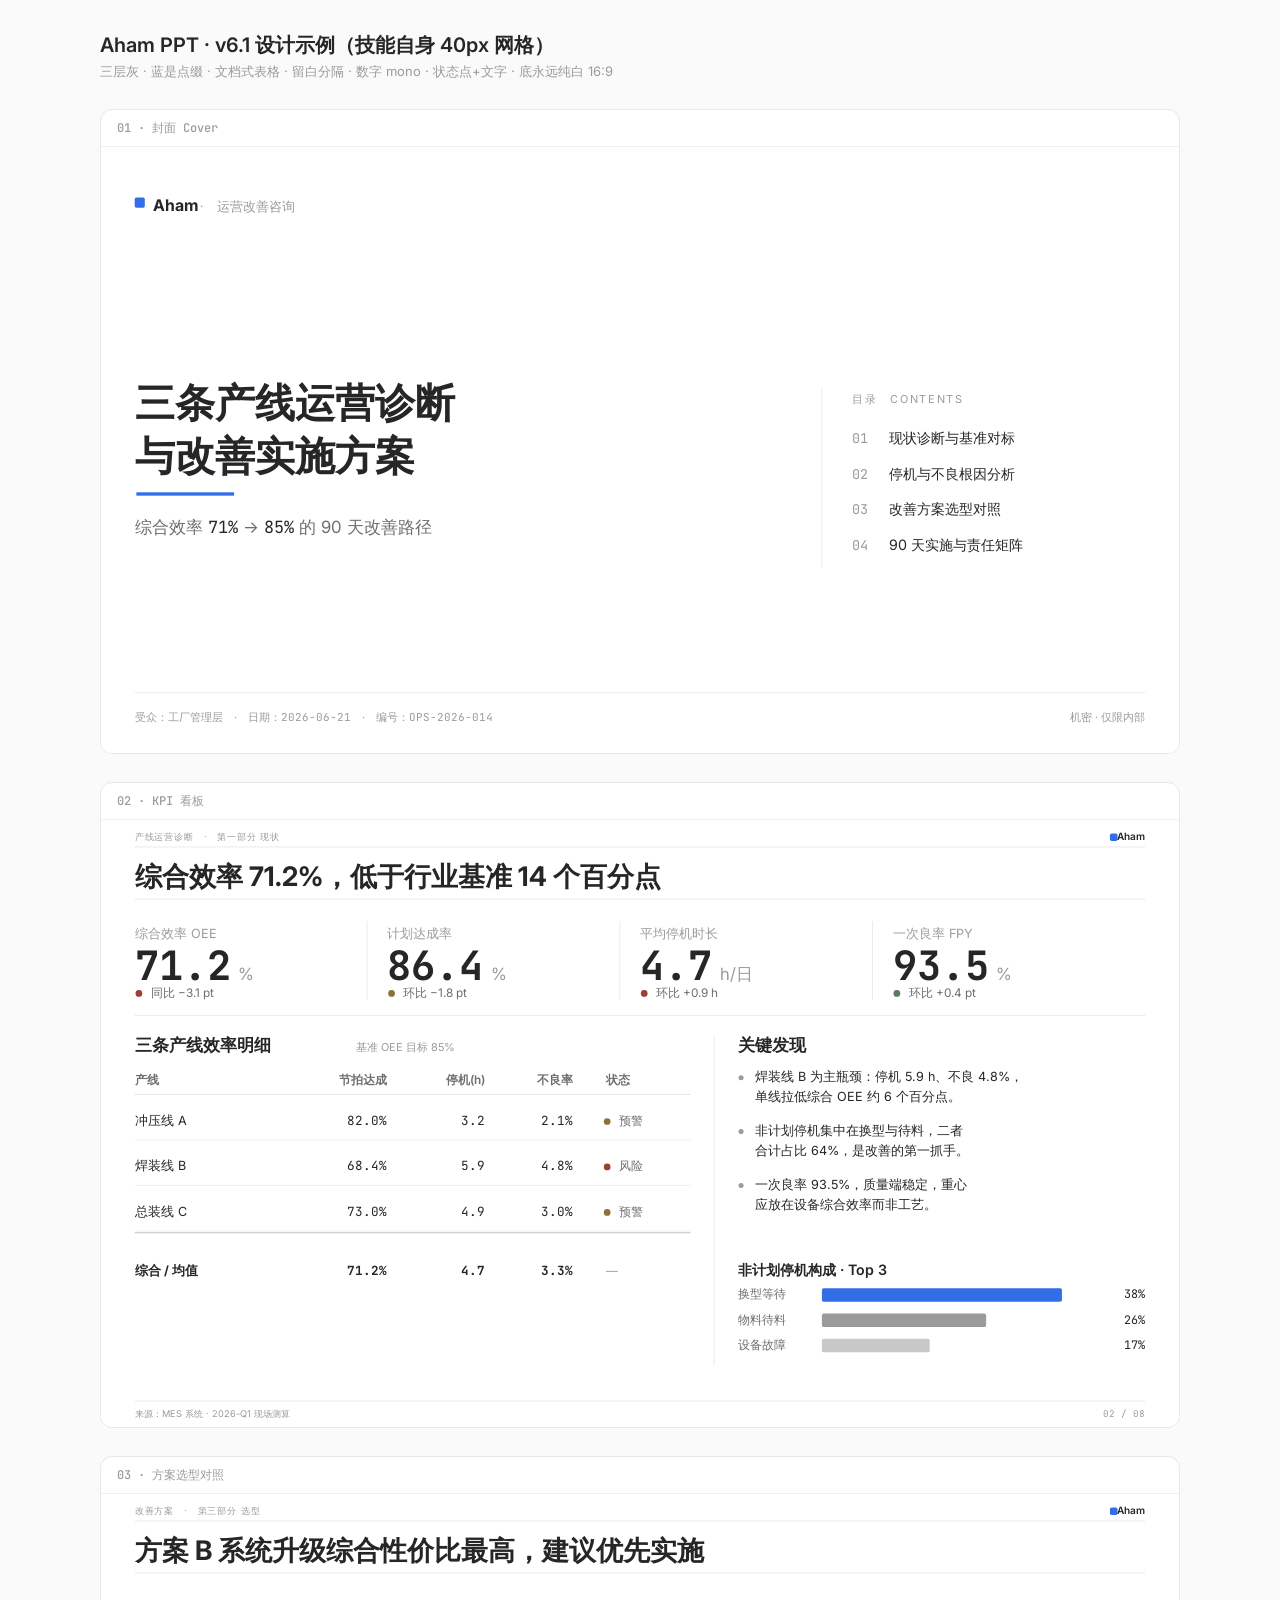
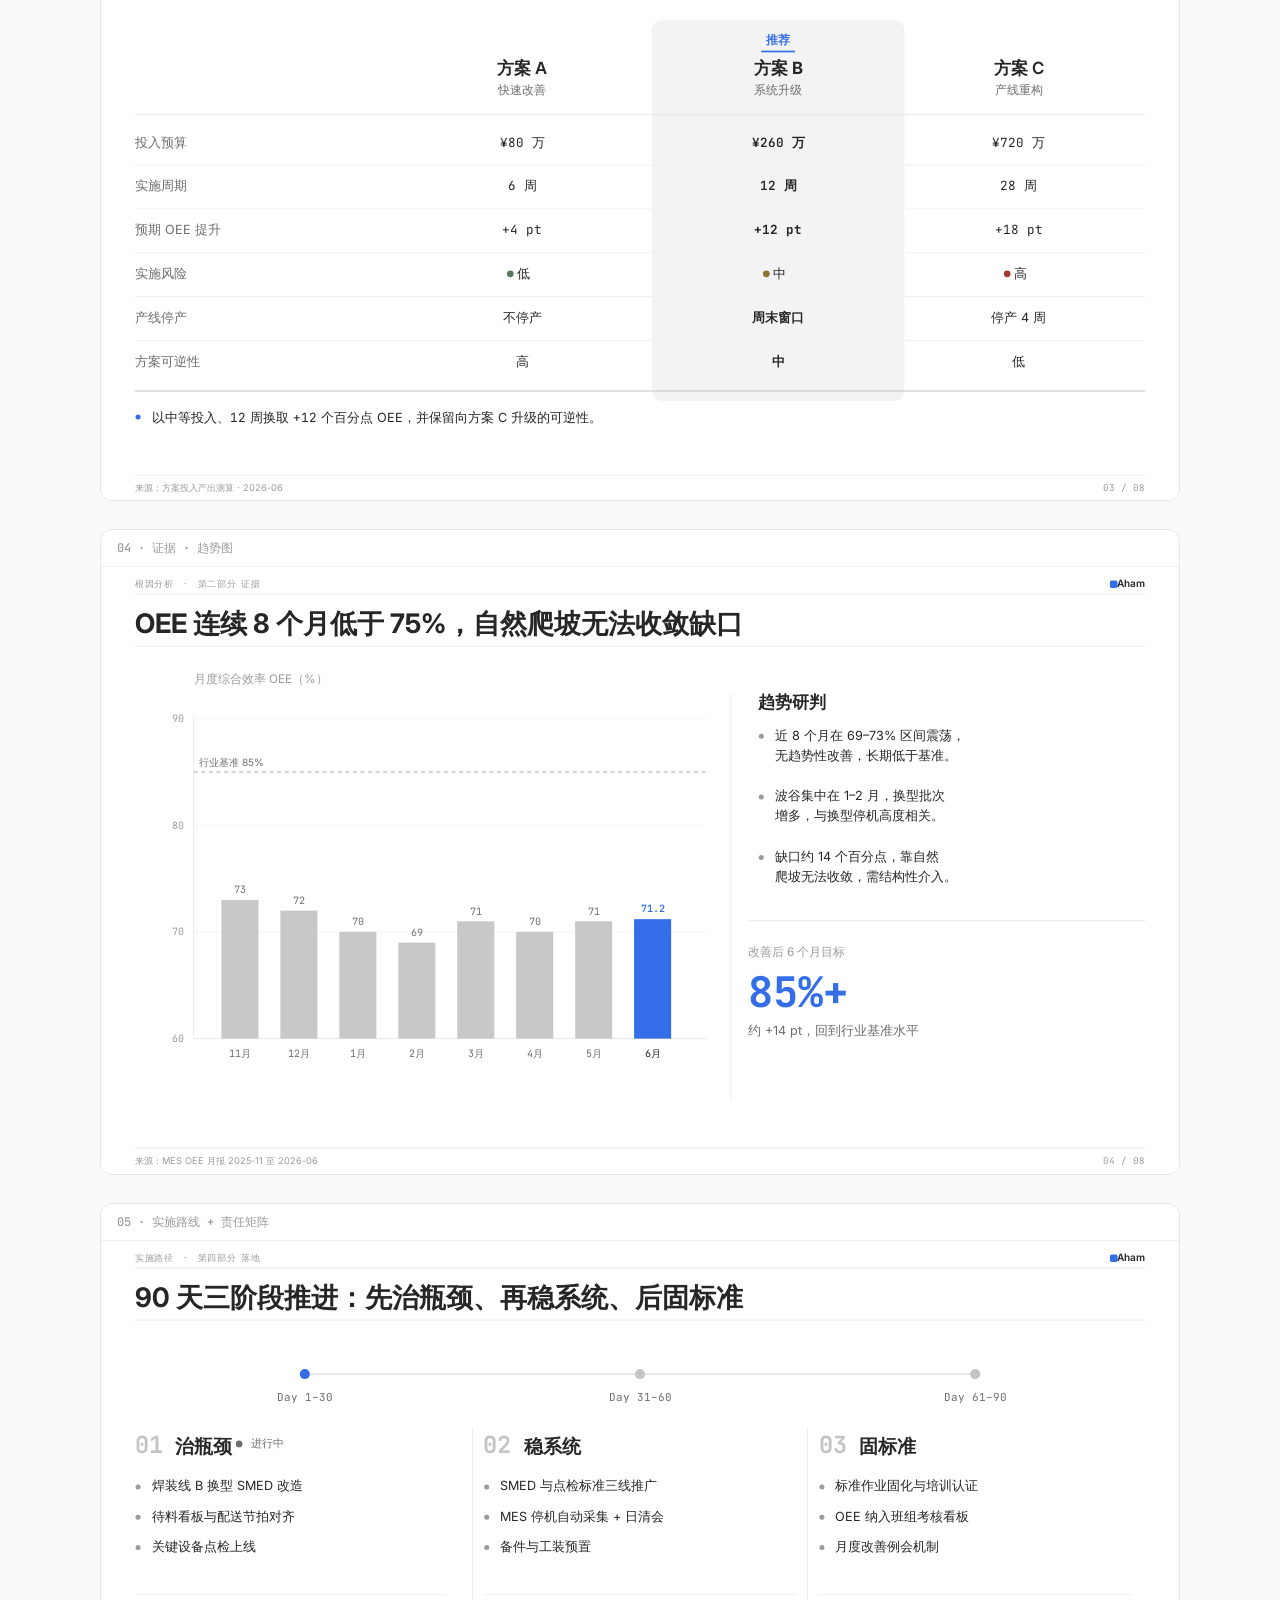
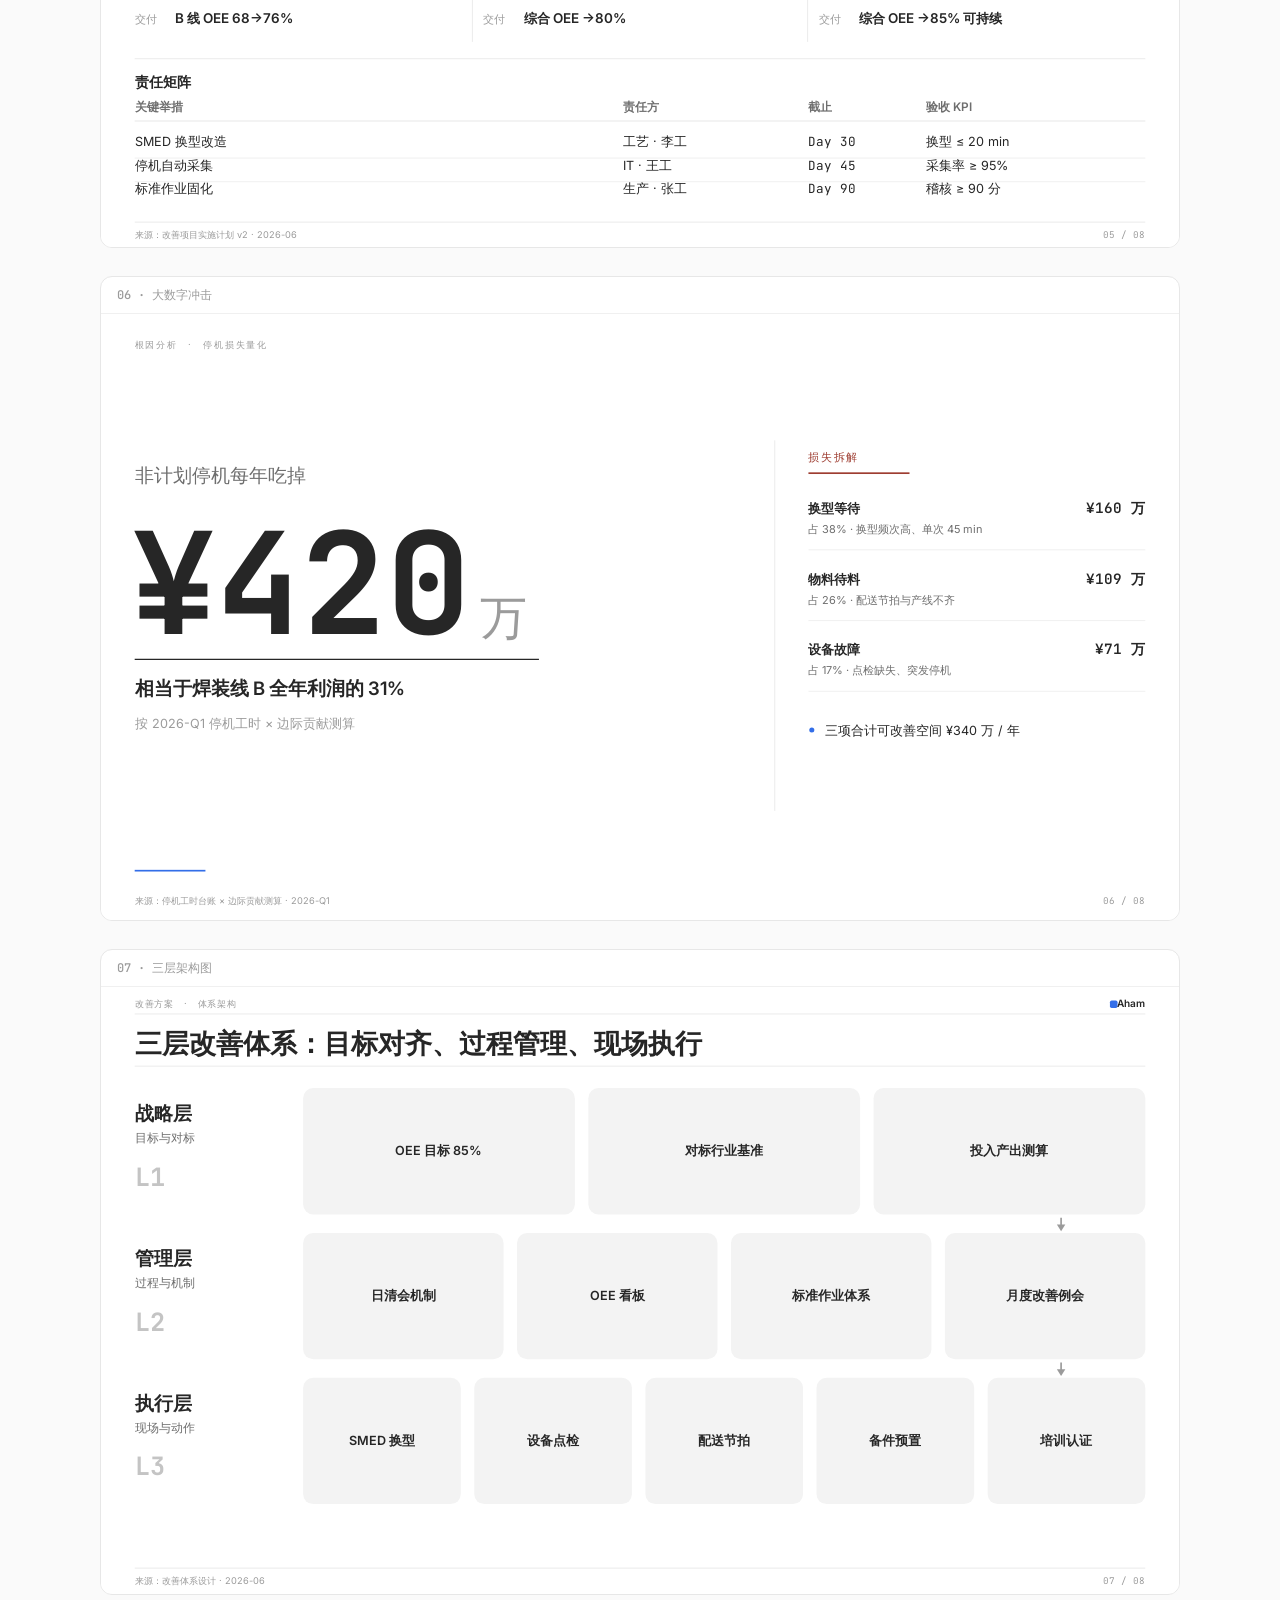
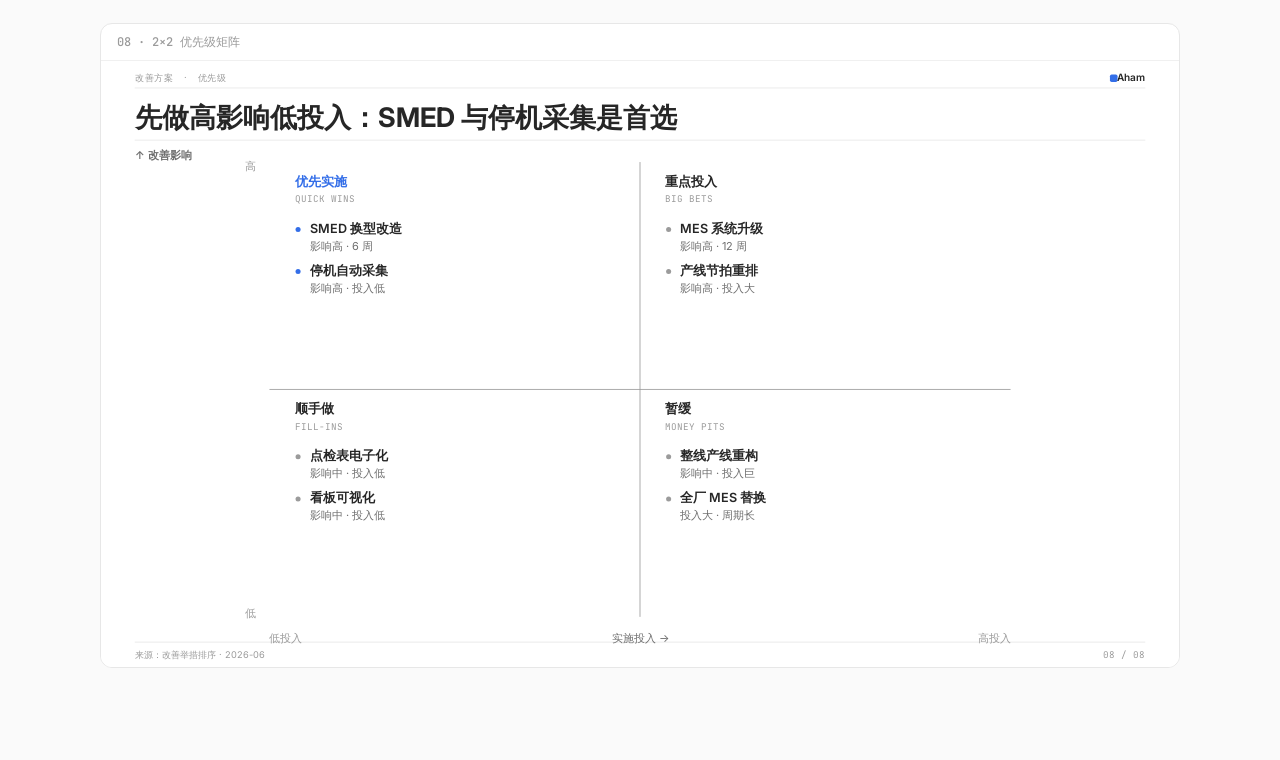
==== examples/preview/deck.html @ 1cc28d86 "feat: 全量迁移到 Aham UI v6.1 设计规范（Office 轨 · PPT） 把 PPT 技能从旧规范（McKinsey 风 · #1677FF 重蓝 · 衬线标题 · 描边大卡） 迁移" ====
<!doctype html><html lang="zh-CN"><head><meta charset="utf-8"><meta name="viewport" content="width=device-width,initial-scale=1"><title>Aham PPT · v6.1 设计示例</title><link rel="stylesheet" href="https://fonts.googleapis.com/css2?family=Inter:wght@400;500;600;700&family=JetBrains+Mono:wght@400;500;600&display=swap"><style>*{box-sizing:border-box}body{margin:0;background:#FAFAFA;font-family:'Inter','PingFang SC','Microsoft YaHei',sans-serif;color:#262626;-webkit-font-smoothing:antialiased;padding:32px 16px 64px}.wrap{max-width:1080px;margin:0 auto}h1{font-size:20px;font-weight:600;margin:0 0 4px}.sub{font-size:13px;color:#9B9B9B;margin:0 0 28px}.slide{margin:0 0 28px;background:#fff;border:1px solid #E7E7E7;border-radius:12px;overflow:hidden}figcaption{font:500 12px/1 'JetBrains Mono',monospace;color:#9B9B9B;padding:12px 16px;border-bottom:1px solid #F0F0F0}.canvas svg{display:block;width:100%;height:auto}</style></head><body><div class="wrap"><h1>Aham PPT · v6.1 设计示例（技能自身 40px 网格）</h1><p class="sub">三层灰 · 蓝是点缀 · 文档式表格 · 留白分隔 · 数字 mono · 状态点+文字 · 底永远纯白 16:9</p><figure class="slide"><figcaption>01 · 封面 Cover</figcaption><div class="canvas"><svg width="1280" height="720" viewBox="0 0 1280 720" xmlns="http://www.w3.org/2000/svg">
<rect x="0" y="0" width="1280" height="720" fill="#FFFFFF"/>
<rect x="40" y="60" width="12" height="12" rx="2" fill="#336EE8"/>
<text x="62" y="76" font-family="Inter, 'PingFang SC', 'Microsoft YaHei', sans-serif" font-size="19" font-weight="700" fill="#262626">Aham</text>
<text x="118" y="76" font-family="Inter, 'PingFang SC', 'Microsoft YaHei', sans-serif" font-size="15" fill="#9B9B9B">·　运营改善咨询</text>
<text x="40" y="320" font-family="Inter, 'PingFang SC', 'Microsoft YaHei', sans-serif" font-size="48" font-weight="700" fill="#262626">三条产线运营诊断</text>
<text x="40" y="384" font-family="Inter, 'PingFang SC', 'Microsoft YaHei', sans-serif" font-size="48" font-weight="700" fill="#262626">与改善实施方案</text>
<rect x="42" y="410" width="116" height="4" fill="#336EE8"/>
<text x="40" y="458" font-family="Inter, 'PingFang SC', 'Microsoft YaHei', sans-serif" font-size="20" fill="#6E6E6E">综合效率 <tspan font-family="'JetBrains Mono', Consolas, monospace" fill="#262626">71%</tspan> → <tspan font-family="'JetBrains Mono', Consolas, monospace" fill="#262626">85%</tspan> 的 90 天改善路径</text>
<line x1="856" y1="286" x2="856" y2="500" stroke="#E7E7E7" stroke-width="1"/>
<text x="892" y="304" font-family="Inter, 'PingFang SC', 'Microsoft YaHei', sans-serif" font-size="13" letter-spacing="2" fill="#9B9B9B">目录　CONTENTS</text>
<text x="892" y="352" font-family="'JetBrains Mono', Consolas, monospace" font-size="16" fill="#9B9B9B">01</text>
<text x="936" y="352" font-family="Inter, 'PingFang SC', 'Microsoft YaHei', sans-serif" font-size="17" fill="#262626">现状诊断与基准对标</text>
<text x="892" y="394" font-family="'JetBrains Mono', Consolas, monospace" font-size="16" fill="#9B9B9B">02</text>
<text x="936" y="394" font-family="Inter, 'PingFang SC', 'Microsoft YaHei', sans-serif" font-size="17" fill="#262626">停机与不良根因分析</text>
<text x="892" y="436" font-family="'JetBrains Mono', Consolas, monospace" font-size="16" fill="#9B9B9B">03</text>
<text x="936" y="436" font-family="Inter, 'PingFang SC', 'Microsoft YaHei', sans-serif" font-size="17" fill="#262626">改善方案选型对照</text>
<text x="892" y="478" font-family="'JetBrains Mono', Consolas, monospace" font-size="16" fill="#9B9B9B">04</text>
<text x="936" y="478" font-family="Inter, 'PingFang SC', 'Microsoft YaHei', sans-serif" font-size="17" fill="#262626">90 天实施与责任矩阵</text>
<line x1="40" y1="648" x2="1240" y2="648" stroke="#E7E7E7" stroke-width="1"/>
<text x="40" y="682" font-family="Inter, 'PingFang SC', 'Microsoft YaHei', sans-serif" font-size="13" fill="#9B9B9B">受众：工厂管理层　·　日期：<tspan font-family="'JetBrains Mono', Consolas, monospace">2026-06-21</tspan>　·　编号：<tspan font-family="'JetBrains Mono', Consolas, monospace">OPS-2026-014</tspan></text>
<text x="1240" y="682" font-family="Inter, 'PingFang SC', 'Microsoft YaHei', sans-serif" font-size="13" text-anchor="end" fill="#9B9B9B">机密 · 仅限内部</text>
</svg>
</div></figure>
<figure class="slide"><figcaption>02 · KPI 看板</figcaption><div class="canvas"><svg width="1280" height="720" viewBox="0 0 1280 720" xmlns="http://www.w3.org/2000/svg">
<rect x="0" y="0" width="1280" height="720" fill="#FFFFFF"/>
<text x="40" y="24" font-family="Inter, 'PingFang SC', 'Microsoft YaHei', sans-serif" font-size="11" letter-spacing="1" fill="#9B9B9B">产线运营诊断　·　第一部分 现状</text>
<rect x="1198" y="16" width="9" height="9" rx="2" fill="#336EE8"/>
<text x="1240" y="24" font-family="Inter, 'PingFang SC', 'Microsoft YaHei', sans-serif" font-size="12" font-weight="600" text-anchor="end" fill="#262626">Aham</text>
<line x1="40" y1="32" x2="1240" y2="32" stroke="#E7E7E7" stroke-width="1"/>
<text x="40" y="78" font-family="Inter, 'PingFang SC', 'Microsoft YaHei', sans-serif" font-size="32" font-weight="700" fill="#262626">综合效率 71.2%，低于行业基准 14 个百分点</text>
<line x1="40" y1="94" x2="1240" y2="94" stroke="#E7E7E7" stroke-width="1"/>
<line x1="40" y1="690" x2="1240" y2="690" stroke="#E7E7E7" stroke-width="1"/>
<text x="40" y="709" font-family="Inter, 'PingFang SC', 'Microsoft YaHei', sans-serif" font-size="11" fill="#9B9B9B">来源：MES 系统 · 2026-Q1 现场测算</text>
<text x="1240" y="709" font-family="'JetBrains Mono', Consolas, monospace" font-size="11" text-anchor="end" fill="#9B9B9B">02 / 08</text>
<line x1="316" y1="120" x2="316" y2="214" stroke="#E7E7E7" stroke-width="1"/>
<line x1="616" y1="120" x2="616" y2="214" stroke="#E7E7E7" stroke-width="1"/>
<line x1="916" y1="120" x2="916" y2="214" stroke="#E7E7E7" stroke-width="1"/>
<text x="40" y="140" font-family="Inter, 'PingFang SC', 'Microsoft YaHei', sans-serif" font-size="15" fill="#9B9B9B">综合效率 OEE</text>
<text x="40" y="190" font-family="'JetBrains Mono', Consolas, monospace" font-size="48" font-weight="700" fill="#262626">71.2</text>
<text x="163" y="190" font-family="Inter, 'PingFang SC', 'Microsoft YaHei', sans-serif" font-size="20" fill="#9B9B9B">%</text>
<circle cx="45" cy="206" r="4" fill="#9E3D31"/><text x="59" y="210" font-family="Inter, 'PingFang SC', 'Microsoft YaHei', sans-serif" font-size="14" fill="#6E6E6E">同比 −3.1 pt</text>
<text x="340" y="140" font-family="Inter, 'PingFang SC', 'Microsoft YaHei', sans-serif" font-size="15" fill="#9B9B9B">计划达成率</text>
<text x="340" y="190" font-family="'JetBrains Mono', Consolas, monospace" font-size="48" font-weight="700" fill="#262626">86.4</text>
<text x="463" y="190" font-family="Inter, 'PingFang SC', 'Microsoft YaHei', sans-serif" font-size="20" fill="#9B9B9B">%</text>
<circle cx="345" cy="206" r="4" fill="#8A7333"/><text x="359" y="210" font-family="Inter, 'PingFang SC', 'Microsoft YaHei', sans-serif" font-size="14" fill="#6E6E6E">环比 −1.8 pt</text>
<text x="640" y="140" font-family="Inter, 'PingFang SC', 'Microsoft YaHei', sans-serif" font-size="15" fill="#9B9B9B">平均停机时长</text>
<text x="640" y="190" font-family="'JetBrains Mono', Consolas, monospace" font-size="48" font-weight="700" fill="#262626">4.7</text>
<text x="735" y="190" font-family="Inter, 'PingFang SC', 'Microsoft YaHei', sans-serif" font-size="20" fill="#9B9B9B">h/日</text>
<circle cx="645" cy="206" r="4" fill="#9E3D31"/><text x="659" y="210" font-family="Inter, 'PingFang SC', 'Microsoft YaHei', sans-serif" font-size="14" fill="#6E6E6E">环比 +0.9 h</text>
<text x="940" y="140" font-family="Inter, 'PingFang SC', 'Microsoft YaHei', sans-serif" font-size="15" fill="#9B9B9B">一次良率 FPY</text>
<text x="940" y="190" font-family="'JetBrains Mono', Consolas, monospace" font-size="48" font-weight="700" fill="#262626">93.5</text>
<text x="1063" y="190" font-family="Inter, 'PingFang SC', 'Microsoft YaHei', sans-serif" font-size="20" fill="#9B9B9B">%</text>
<circle cx="945" cy="206" r="4" fill="#5A7A60"/><text x="959" y="210" font-family="Inter, 'PingFang SC', 'Microsoft YaHei', sans-serif" font-size="14" fill="#6E6E6E">环比 +0.4 pt</text>
<line x1="40" y1="232" x2="1240" y2="232" stroke="#E7E7E7" stroke-width="1"/>
<text x="40" y="274" font-family="Inter, 'PingFang SC', 'Microsoft YaHei', sans-serif" font-size="20" font-weight="600" fill="#262626">三条产线效率明细</text>
<text x="420" y="274" font-family="Inter, 'PingFang SC', 'Microsoft YaHei', sans-serif" font-size="13" text-anchor="end" fill="#9B9B9B">基准 OEE 目标 85%</text>
<text x="40" y="314" font-family="Inter, 'PingFang SC', 'Microsoft YaHei', sans-serif" font-size="14" font-weight="600" fill="#6E6E6E">产线</text>
<text x="340" y="314" font-family="Inter, 'PingFang SC', 'Microsoft YaHei', sans-serif" font-size="14" font-weight="600" text-anchor="end" fill="#6E6E6E">节拍达成</text>
<text x="456" y="314" font-family="Inter, 'PingFang SC', 'Microsoft YaHei', sans-serif" font-size="14" font-weight="600" text-anchor="end" fill="#6E6E6E">停机(h)</text>
<text x="560" y="314" font-family="Inter, 'PingFang SC', 'Microsoft YaHei', sans-serif" font-size="14" font-weight="600" text-anchor="end" fill="#6E6E6E">不良率</text>
<text x="600" y="314" font-family="Inter, 'PingFang SC', 'Microsoft YaHei', sans-serif" font-size="14" font-weight="600" fill="#6E6E6E">状态</text>
<line x1="40" y1="326" x2="700" y2="326" stroke="#E7E7E7" stroke-width="1.2"/>
<text x="40" y="362" font-family="Inter, 'PingFang SC', 'Microsoft YaHei', sans-serif" font-size="15" fill="#262626">冲压线 A</text>
<text x="340" y="362" font-family="'JetBrains Mono', Consolas, monospace" font-size="15" text-anchor="end" fill="#262626">82.0%</text>
<text x="456" y="362" font-family="'JetBrains Mono', Consolas, monospace" font-size="15" text-anchor="end" fill="#262626">3.2</text>
<text x="560" y="362" font-family="'JetBrains Mono', Consolas, monospace" font-size="15" text-anchor="end" fill="#262626">2.1%</text>
<circle cx="601" cy="358" r="4" fill="#8A7333"/><text x="615" y="362" font-family="Inter, 'PingFang SC', 'Microsoft YaHei', sans-serif" font-size="14" fill="#6E6E6E">预警</text>
<line x1="40" y1="380" x2="700" y2="380" stroke="#E7E7E7" stroke-width="0.75"/>
<text x="40" y="416" font-family="Inter, 'PingFang SC', 'Microsoft YaHei', sans-serif" font-size="15" fill="#262626">焊装线 B</text>
<text x="340" y="416" font-family="'JetBrains Mono', Consolas, monospace" font-size="15" text-anchor="end" fill="#262626">68.4%</text>
<text x="456" y="416" font-family="'JetBrains Mono', Consolas, monospace" font-size="15" text-anchor="end" fill="#262626">5.9</text>
<text x="560" y="416" font-family="'JetBrains Mono', Consolas, monospace" font-size="15" text-anchor="end" fill="#262626">4.8%</text>
<circle cx="601" cy="412" r="4" fill="#9E3D31"/><text x="615" y="416" font-family="Inter, 'PingFang SC', 'Microsoft YaHei', sans-serif" font-size="14" fill="#6E6E6E">风险</text>
<line x1="40" y1="434" x2="700" y2="434" stroke="#E7E7E7" stroke-width="0.75"/>
<text x="40" y="470" font-family="Inter, 'PingFang SC', 'Microsoft YaHei', sans-serif" font-size="15" fill="#262626">总装线 C</text>
<text x="340" y="470" font-family="'JetBrains Mono', Consolas, monospace" font-size="15" text-anchor="end" fill="#262626">73.0%</text>
<text x="456" y="470" font-family="'JetBrains Mono', Consolas, monospace" font-size="15" text-anchor="end" fill="#262626">4.9</text>
<text x="560" y="470" font-family="'JetBrains Mono', Consolas, monospace" font-size="15" text-anchor="end" fill="#262626">3.0%</text>
<circle cx="601" cy="466" r="4" fill="#8A7333"/><text x="615" y="470" font-family="Inter, 'PingFang SC', 'Microsoft YaHei', sans-serif" font-size="14" fill="#6E6E6E">预警</text>
<line x1="40" y1="488" x2="700" y2="488" stroke="#E7E7E7" stroke-width="0.75"/>
<line x1="40" y1="490" x2="700" y2="490" stroke="#C4C4C4" stroke-width="1.2"/>
<text x="40" y="540" font-family="Inter, 'PingFang SC', 'Microsoft YaHei', sans-serif" font-size="15" font-weight="700" fill="#262626">综合 / 均值</text>
<text x="340" y="540" font-family="'JetBrains Mono', Consolas, monospace" font-size="15" font-weight="700" text-anchor="end" fill="#262626">71.2%</text>
<text x="456" y="540" font-family="'JetBrains Mono', Consolas, monospace" font-size="15" font-weight="700" text-anchor="end" fill="#262626">4.7</text>
<text x="560" y="540" font-family="'JetBrains Mono', Consolas, monospace" font-size="15" font-weight="700" text-anchor="end" fill="#262626">3.3%</text>
<text x="600" y="540" font-family="Inter, 'PingFang SC', 'Microsoft YaHei', sans-serif" font-size="14" fill="#9B9B9B">—</text>
<line x1="728" y1="256" x2="728" y2="648" stroke="#E7E7E7" stroke-width="1"/>
<text x="756" y="274" font-family="Inter, 'PingFang SC', 'Microsoft YaHei', sans-serif" font-size="20" font-weight="600" fill="#262626">关键发现</text>
<circle cx="760" cy="306" r="3" fill="#9B9B9B"/>
<text x="776" y="310" font-family="Inter, 'PingFang SC', 'Microsoft YaHei', sans-serif" font-size="15" fill="#262626">焊装线 B 为主瓶颈：停机 5.9 h、不良 4.8%，</text>
<text x="776" y="334" font-family="Inter, 'PingFang SC', 'Microsoft YaHei', sans-serif" font-size="15" fill="#262626">单线拉低综合 OEE 约 6 个百分点。</text>
<circle cx="760" cy="370" r="3" fill="#9B9B9B"/>
<text x="776" y="374" font-family="Inter, 'PingFang SC', 'Microsoft YaHei', sans-serif" font-size="15" fill="#262626">非计划停机集中在换型与待料，二者</text>
<text x="776" y="398" font-family="Inter, 'PingFang SC', 'Microsoft YaHei', sans-serif" font-size="15" fill="#262626">合计占比 64%，是改善的第一抓手。</text>
<circle cx="760" cy="434" r="3" fill="#9B9B9B"/>
<text x="776" y="438" font-family="Inter, 'PingFang SC', 'Microsoft YaHei', sans-serif" font-size="15" fill="#262626">一次良率 93.5%，质量端稳定，重心</text>
<text x="776" y="462" font-family="Inter, 'PingFang SC', 'Microsoft YaHei', sans-serif" font-size="15" fill="#262626">应放在设备综合效率而非工艺。</text>
<text x="756" y="540" font-family="Inter, 'PingFang SC', 'Microsoft YaHei', sans-serif" font-size="17" font-weight="600" fill="#262626">非计划停机构成 · Top 3</text>
<text x="756" y="568" font-family="Inter, 'PingFang SC', 'Microsoft YaHei', sans-serif" font-size="14" fill="#6E6E6E">换型等待</text>
<rect x="856" y="556" width="285" height="16" rx="2" fill="#336EE8"/>
<text x="1240" y="568" font-family="'JetBrains Mono', Consolas, monospace" font-size="14" text-anchor="end" fill="#262626">38%</text>
<text x="756" y="598" font-family="Inter, 'PingFang SC', 'Microsoft YaHei', sans-serif" font-size="14" fill="#6E6E6E">物料待料</text>
<rect x="856" y="586" width="195" height="16" rx="2" fill="#9B9B9B"/>
<text x="1240" y="598" font-family="'JetBrains Mono', Consolas, monospace" font-size="14" text-anchor="end" fill="#262626">26%</text>
<text x="756" y="628" font-family="Inter, 'PingFang SC', 'Microsoft YaHei', sans-serif" font-size="14" fill="#6E6E6E">设备故障</text>
<rect x="856" y="616" width="128" height="16" rx="2" fill="#C8C8C8"/>
<text x="1240" y="628" font-family="'JetBrains Mono', Consolas, monospace" font-size="14" text-anchor="end" fill="#262626">17%</text>
</svg>
</div></figure>
<figure class="slide"><figcaption>03 · 方案选型对照</figcaption><div class="canvas"><svg width="1280" height="720" viewBox="0 0 1280 720" xmlns="http://www.w3.org/2000/svg">
<rect x="0" y="0" width="1280" height="720" fill="#FFFFFF"/>
<text x="40" y="24" font-family="Inter, 'PingFang SC', 'Microsoft YaHei', sans-serif" font-size="11" letter-spacing="1" fill="#9B9B9B">改善方案　·　第三部分 选型</text>
<rect x="1198" y="16" width="9" height="9" rx="2" fill="#336EE8"/>
<text x="1240" y="24" font-family="Inter, 'PingFang SC', 'Microsoft YaHei', sans-serif" font-size="12" font-weight="600" text-anchor="end" fill="#262626">Aham</text>
<line x1="40" y1="32" x2="1240" y2="32" stroke="#E7E7E7" stroke-width="1"/>
<text x="40" y="78" font-family="Inter, 'PingFang SC', 'Microsoft YaHei', sans-serif" font-size="32" font-weight="700" fill="#262626">方案 B 系统升级综合性价比最高，建议优先实施</text>
<line x1="40" y1="94" x2="1240" y2="94" stroke="#E7E7E7" stroke-width="1"/>
<line x1="40" y1="690" x2="1240" y2="690" stroke="#E7E7E7" stroke-width="1"/>
<text x="40" y="709" font-family="Inter, 'PingFang SC', 'Microsoft YaHei', sans-serif" font-size="11" fill="#9B9B9B">来源：方案投入产出测算 · 2026-06</text>
<text x="1240" y="709" font-family="'JetBrains Mono', Consolas, monospace" font-size="11" text-anchor="end" fill="#9B9B9B">03 / 08</text>
<rect x="654" y="150" width="300" height="452" rx="12" fill="#F3F3F3"/>
<text x="804" y="178" font-family="Inter, 'PingFang SC', 'Microsoft YaHei', sans-serif" font-size="14" font-weight="600" text-anchor="middle" fill="#336EE8">推荐</text>
<rect x="784" y="186" width="40" height="2" fill="#336EE8"/>
<text x="500" y="214" font-family="Inter, 'PingFang SC', 'Microsoft YaHei', sans-serif" font-size="20" font-weight="600" text-anchor="middle" fill="#262626">方案 A</text>
<text x="500" y="238" font-family="Inter, 'PingFang SC', 'Microsoft YaHei', sans-serif" font-size="14" text-anchor="middle" fill="#6E6E6E">快速改善</text>
<text x="804" y="214" font-family="Inter, 'PingFang SC', 'Microsoft YaHei', sans-serif" font-size="20" font-weight="700" text-anchor="middle" fill="#262626">方案 B</text>
<text x="804" y="238" font-family="Inter, 'PingFang SC', 'Microsoft YaHei', sans-serif" font-size="14" text-anchor="middle" fill="#6E6E6E">系统升级</text>
<text x="1090" y="214" font-family="Inter, 'PingFang SC', 'Microsoft YaHei', sans-serif" font-size="20" font-weight="600" text-anchor="middle" fill="#262626">方案 C</text>
<text x="1090" y="238" font-family="Inter, 'PingFang SC', 'Microsoft YaHei', sans-serif" font-size="14" text-anchor="middle" fill="#6E6E6E">产线重构</text>
<line x1="40" y1="262" x2="1240" y2="262" stroke="#E7E7E7" stroke-width="1.2"/>
<text x="40" y="300" font-family="Inter, 'PingFang SC', 'Microsoft YaHei', sans-serif" font-size="15" fill="#6E6E6E">投入预算</text>
<text x="500" y="300" font-family="'JetBrains Mono', Consolas, monospace" font-size="15" text-anchor="middle" fill="#262626">¥80 万</text>
<text x="804" y="300" font-family="'JetBrains Mono', Consolas, monospace" font-size="15" font-weight="600" text-anchor="middle" fill="#262626">¥260 万</text>
<text x="1090" y="300" font-family="'JetBrains Mono', Consolas, monospace" font-size="15" text-anchor="middle" fill="#262626">¥720 万</text>
<line x1="40" y1="322" x2="654" y2="322" stroke="#E7E7E7" stroke-width="0.75"/>
<line x1="954" y1="322" x2="1240" y2="322" stroke="#E7E7E7" stroke-width="0.75"/>
<text x="40" y="352" font-family="Inter, 'PingFang SC', 'Microsoft YaHei', sans-serif" font-size="15" fill="#6E6E6E">实施周期</text>
<text x="500" y="352" font-family="'JetBrains Mono', Consolas, monospace" font-size="15" text-anchor="middle" fill="#262626">6 周</text>
<text x="804" y="352" font-family="'JetBrains Mono', Consolas, monospace" font-size="15" font-weight="600" text-anchor="middle" fill="#262626">12 周</text>
<text x="1090" y="352" font-family="'JetBrains Mono', Consolas, monospace" font-size="15" text-anchor="middle" fill="#262626">28 周</text>
<line x1="40" y1="374" x2="654" y2="374" stroke="#E7E7E7" stroke-width="0.75"/>
<line x1="954" y1="374" x2="1240" y2="374" stroke="#E7E7E7" stroke-width="0.75"/>
<text x="40" y="404" font-family="Inter, 'PingFang SC', 'Microsoft YaHei', sans-serif" font-size="15" fill="#6E6E6E">预期 OEE 提升</text>
<text x="500" y="404" font-family="'JetBrains Mono', Consolas, monospace" font-size="15" text-anchor="middle" fill="#262626">+4 pt</text>
<text x="804" y="404" font-family="'JetBrains Mono', Consolas, monospace" font-size="15" font-weight="700" text-anchor="middle" fill="#262626">+12 pt</text>
<text x="1090" y="404" font-family="'JetBrains Mono', Consolas, monospace" font-size="15" text-anchor="middle" fill="#262626">+18 pt</text>
<line x1="40" y1="426" x2="654" y2="426" stroke="#E7E7E7" stroke-width="0.75"/>
<line x1="954" y1="426" x2="1240" y2="426" stroke="#E7E7E7" stroke-width="0.75"/>
<text x="40" y="456" font-family="Inter, 'PingFang SC', 'Microsoft YaHei', sans-serif" font-size="15" fill="#6E6E6E">实施风险</text>
<circle cx="486" cy="451" r="4" fill="#5A7A60"/>
<text x="502" y="456" font-family="Inter, 'PingFang SC', 'Microsoft YaHei', sans-serif" font-size="15" text-anchor="middle" fill="#262626">低</text>
<circle cx="790" cy="451" r="4" fill="#8A7333"/>
<text x="806" y="456" font-family="Inter, 'PingFang SC', 'Microsoft YaHei', sans-serif" font-size="15" text-anchor="middle" fill="#262626">中</text>
<circle cx="1076" cy="451" r="4" fill="#9E3D31"/>
<text x="1092" y="456" font-family="Inter, 'PingFang SC', 'Microsoft YaHei', sans-serif" font-size="15" text-anchor="middle" fill="#262626">高</text>
<line x1="40" y1="478" x2="654" y2="478" stroke="#E7E7E7" stroke-width="0.75"/>
<line x1="954" y1="478" x2="1240" y2="478" stroke="#E7E7E7" stroke-width="0.75"/>
<text x="40" y="508" font-family="Inter, 'PingFang SC', 'Microsoft YaHei', sans-serif" font-size="15" fill="#6E6E6E">产线停产</text>
<text x="500" y="508" font-family="Inter, 'PingFang SC', 'Microsoft YaHei', sans-serif" font-size="15" text-anchor="middle" fill="#262626">不停产</text>
<text x="804" y="508" font-family="Inter, 'PingFang SC', 'Microsoft YaHei', sans-serif" font-size="15" font-weight="600" text-anchor="middle" fill="#262626">周末窗口</text>
<text x="1090" y="508" font-family="Inter, 'PingFang SC', 'Microsoft YaHei', sans-serif" font-size="15" text-anchor="middle" fill="#262626">停产 4 周</text>
<line x1="40" y1="530" x2="654" y2="530" stroke="#E7E7E7" stroke-width="0.75"/>
<line x1="954" y1="530" x2="1240" y2="530" stroke="#E7E7E7" stroke-width="0.75"/>
<text x="40" y="560" font-family="Inter, 'PingFang SC', 'Microsoft YaHei', sans-serif" font-size="15" fill="#6E6E6E">方案可逆性</text>
<text x="500" y="560" font-family="Inter, 'PingFang SC', 'Microsoft YaHei', sans-serif" font-size="15" text-anchor="middle" fill="#262626">高</text>
<text x="804" y="560" font-family="Inter, 'PingFang SC', 'Microsoft YaHei', sans-serif" font-size="15" font-weight="600" text-anchor="middle" fill="#262626">中</text>
<text x="1090" y="560" font-family="Inter, 'PingFang SC', 'Microsoft YaHei', sans-serif" font-size="15" text-anchor="middle" fill="#262626">低</text>
<line x1="40" y1="590" x2="1240" y2="590" stroke="#C4C4C4" stroke-width="1.2"/>
<circle cx="44" cy="621" r="3" fill="#336EE8"/>
<text x="60" y="627" font-family="Inter, 'PingFang SC', 'Microsoft YaHei', sans-serif" font-size="15" fill="#262626">以中等投入、<tspan font-family="'JetBrains Mono', Consolas, monospace">12</tspan> 周换取 <tspan font-family="'JetBrains Mono', Consolas, monospace">+12</tspan> 个百分点 OEE，并保留向方案 C 升级的可逆性。</text>
</svg>
</div></figure>
<figure class="slide"><figcaption>04 · 证据 · 趋势图</figcaption><div class="canvas"><svg width="1280" height="720" viewBox="0 0 1280 720" xmlns="http://www.w3.org/2000/svg">
<rect x="0" y="0" width="1280" height="720" fill="#FFFFFF"/>
<text x="40" y="24" font-family="Inter, 'PingFang SC', 'Microsoft YaHei', sans-serif" font-size="11" letter-spacing="1" fill="#9B9B9B">根因分析　·　第二部分 证据</text>
<rect x="1198" y="16" width="9" height="9" rx="2" fill="#336EE8"/>
<text x="1240" y="24" font-family="Inter, 'PingFang SC', 'Microsoft YaHei', sans-serif" font-size="12" font-weight="600" text-anchor="end" fill="#262626">Aham</text>
<line x1="40" y1="32" x2="1240" y2="32" stroke="#E7E7E7" stroke-width="1"/>
<text x="40" y="78" font-family="Inter, 'PingFang SC', 'Microsoft YaHei', sans-serif" font-size="32" font-weight="700" fill="#262626">OEE 连续 8 个月低于 75%，自然爬坡无法收敛缺口</text>
<line x1="40" y1="94" x2="1240" y2="94" stroke="#E7E7E7" stroke-width="1"/>
<line x1="40" y1="690" x2="1240" y2="690" stroke="#E7E7E7" stroke-width="1"/>
<text x="40" y="709" font-family="Inter, 'PingFang SC', 'Microsoft YaHei', sans-serif" font-size="11" fill="#9B9B9B">来源：MES OEE 月报 2025-11 至 2026-06</text>
<text x="1240" y="709" font-family="'JetBrains Mono', Consolas, monospace" font-size="11" text-anchor="end" fill="#9B9B9B">04 / 08</text>
<text x="110" y="138" font-family="Inter, 'PingFang SC', 'Microsoft YaHei', sans-serif" font-size="14" fill="#9B9B9B">月度综合效率 OEE（%）</text>
<line x1="110" y1="560.0" x2="720" y2="560.0" stroke="#F3F3F3" stroke-width="1"/>
<text x="98" y="564.0" font-family="'JetBrains Mono', Consolas, monospace" font-size="12" text-anchor="end" fill="#9B9B9B">60</text>
<line x1="110" y1="433.3333333333333" x2="720" y2="433.3333333333333" stroke="#F3F3F3" stroke-width="1"/>
<text x="98" y="437.3333333333333" font-family="'JetBrains Mono', Consolas, monospace" font-size="12" text-anchor="end" fill="#9B9B9B">70</text>
<line x1="110" y1="306.66666666666663" x2="720" y2="306.66666666666663" stroke="#F3F3F3" stroke-width="1"/>
<text x="98" y="310.66666666666663" font-family="'JetBrains Mono', Consolas, monospace" font-size="12" text-anchor="end" fill="#9B9B9B">80</text>
<line x1="110" y1="180.0" x2="720" y2="180.0" stroke="#F3F3F3" stroke-width="1"/>
<text x="98" y="184.0" font-family="'JetBrains Mono', Consolas, monospace" font-size="12" text-anchor="end" fill="#9B9B9B">90</text>
<line x1="110" y1="176" x2="110" y2="560" stroke="#E7E7E7" stroke-width="1"/>
<line x1="110" y1="560" x2="720" y2="560" stroke="#E7E7E7" stroke-width="1"/>
<line x1="110" y1="243.33333333333331" x2="720" y2="243.33333333333331" stroke="#9B9B9B" stroke-width="1" stroke-dasharray="5,4"/>
<text x="116" y="236.33333333333331" font-family="Inter, 'PingFang SC', 'Microsoft YaHei', sans-serif" font-size="12" fill="#6E6E6E">行业基准 85%</text>
<rect x="143.0" y="395.33333333333337" width="44" height="164.66666666666663" fill="#C8C8C8"/>
<text x="165.0" y="387.33333333333337" font-family="'JetBrains Mono', Consolas, monospace" font-size="12" text-anchor="middle" fill="#6E6E6E">73</text>
<text x="165.0" y="582" font-family="'JetBrains Mono', Consolas, monospace" font-size="12" text-anchor="middle" fill="#6E6E6E">11月</text>
<rect x="213.0" y="408.0" width="44" height="152.0" fill="#C8C8C8"/>
<text x="235.0" y="400.0" font-family="'JetBrains Mono', Consolas, monospace" font-size="12" text-anchor="middle" fill="#6E6E6E">72</text>
<text x="235.0" y="582" font-family="'JetBrains Mono', Consolas, monospace" font-size="12" text-anchor="middle" fill="#6E6E6E">12月</text>
<rect x="283.0" y="433.3333333333333" width="44" height="126.66666666666669" fill="#C8C8C8"/>
<text x="305.0" y="425.3333333333333" font-family="'JetBrains Mono', Consolas, monospace" font-size="12" text-anchor="middle" fill="#6E6E6E">70</text>
<text x="305.0" y="582" font-family="'JetBrains Mono', Consolas, monospace" font-size="12" text-anchor="middle" fill="#6E6E6E">1月</text>
<rect x="353.0" y="446.0" width="44" height="114.0" fill="#C8C8C8"/>
<text x="375.0" y="438.0" font-family="'JetBrains Mono', Consolas, monospace" font-size="12" text-anchor="middle" fill="#6E6E6E">69</text>
<text x="375.0" y="582" font-family="'JetBrains Mono', Consolas, monospace" font-size="12" text-anchor="middle" fill="#6E6E6E">2月</text>
<rect x="423.0" y="420.66666666666663" width="44" height="139.33333333333337" fill="#C8C8C8"/>
<text x="445.0" y="412.66666666666663" font-family="'JetBrains Mono', Consolas, monospace" font-size="12" text-anchor="middle" fill="#6E6E6E">71</text>
<text x="445.0" y="582" font-family="'JetBrains Mono', Consolas, monospace" font-size="12" text-anchor="middle" fill="#6E6E6E">3月</text>
<rect x="493.0" y="433.3333333333333" width="44" height="126.66666666666669" fill="#C8C8C8"/>
<text x="515.0" y="425.3333333333333" font-family="'JetBrains Mono', Consolas, monospace" font-size="12" text-anchor="middle" fill="#6E6E6E">70</text>
<text x="515.0" y="582" font-family="'JetBrains Mono', Consolas, monospace" font-size="12" text-anchor="middle" fill="#6E6E6E">4月</text>
<rect x="563.0" y="420.66666666666663" width="44" height="139.33333333333337" fill="#C8C8C8"/>
<text x="585.0" y="412.66666666666663" font-family="'JetBrains Mono', Consolas, monospace" font-size="12" text-anchor="middle" fill="#6E6E6E">71</text>
<text x="585.0" y="582" font-family="'JetBrains Mono', Consolas, monospace" font-size="12" text-anchor="middle" fill="#6E6E6E">5月</text>
<rect x="633.0" y="418.1333333333333" width="44" height="141.86666666666667" fill="#336EE8"/>
<text x="655.0" y="410.1333333333333" font-family="'JetBrains Mono', Consolas, monospace" font-size="12" font-weight="600" text-anchor="middle" fill="#336EE8">71.2</text>
<text x="655.0" y="582" font-family="'JetBrains Mono', Consolas, monospace" font-size="12" text-anchor="middle" fill="#262626">6月</text>
<line x1="748" y1="150" x2="748" y2="632" stroke="#E7E7E7" stroke-width="1"/>
<text x="780" y="168" font-family="Inter, 'PingFang SC', 'Microsoft YaHei', sans-serif" font-size="20" font-weight="600" fill="#262626">趋势研判</text>
<circle cx="784" cy="201" r="3" fill="#9B9B9B"/>
<text x="800" y="205" font-family="Inter, 'PingFang SC', 'Microsoft YaHei', sans-serif" font-size="15" fill="#262626">近 8 个月在 69–73% 区间震荡，</text>
<text x="800" y="229" font-family="Inter, 'PingFang SC', 'Microsoft YaHei', sans-serif" font-size="15" fill="#262626">无趋势性改善，长期低于基准。</text>
<circle cx="784" cy="273" r="3" fill="#9B9B9B"/>
<text x="800" y="277" font-family="Inter, 'PingFang SC', 'Microsoft YaHei', sans-serif" font-size="15" fill="#262626">波谷集中在 1–2 月，换型批次</text>
<text x="800" y="301" font-family="Inter, 'PingFang SC', 'Microsoft YaHei', sans-serif" font-size="15" fill="#262626">增多，与换型停机高度相关。</text>
<circle cx="784" cy="345" r="3" fill="#9B9B9B"/>
<text x="800" y="349" font-family="Inter, 'PingFang SC', 'Microsoft YaHei', sans-serif" font-size="15" fill="#262626">缺口约 14 个百分点，靠自然</text>
<text x="800" y="373" font-family="Inter, 'PingFang SC', 'Microsoft YaHei', sans-serif" font-size="15" fill="#262626">爬坡无法收敛，需结构性介入。</text>
<line x1="768" y1="420" x2="1240" y2="420" stroke="#E7E7E7" stroke-width="1"/>
<text x="768" y="462" font-family="Inter, 'PingFang SC', 'Microsoft YaHei', sans-serif" font-size="14" fill="#9B9B9B">改善后 6 个月目标</text>
<text x="768" y="522" font-family="'JetBrains Mono', Consolas, monospace" font-size="50" font-weight="700" fill="#336EE8">85%+</text>
<text x="768" y="556" font-family="Inter, 'PingFang SC', 'Microsoft YaHei', sans-serif" font-size="15" fill="#6E6E6E">约 +14 pt，回到行业基准水平</text>
</svg>
</div></figure>
<figure class="slide"><figcaption>05 · 实施路线 + 责任矩阵</figcaption><div class="canvas"><svg width="1280" height="720" viewBox="0 0 1280 720" xmlns="http://www.w3.org/2000/svg">
<rect x="0" y="0" width="1280" height="720" fill="#FFFFFF"/>
<text x="40" y="24" font-family="Inter, 'PingFang SC', 'Microsoft YaHei', sans-serif" font-size="11" letter-spacing="1" fill="#9B9B9B">实施路径　·　第四部分 落地</text>
<rect x="1198" y="16" width="9" height="9" rx="2" fill="#336EE8"/>
<text x="1240" y="24" font-family="Inter, 'PingFang SC', 'Microsoft YaHei', sans-serif" font-size="12" font-weight="600" text-anchor="end" fill="#262626">Aham</text>
<line x1="40" y1="32" x2="1240" y2="32" stroke="#E7E7E7" stroke-width="1"/>
<text x="40" y="78" font-family="Inter, 'PingFang SC', 'Microsoft YaHei', sans-serif" font-size="32" font-weight="700" fill="#262626">90 天三阶段推进：先治瓶颈、再稳系统、后固标准</text>
<line x1="40" y1="94" x2="1240" y2="94" stroke="#E7E7E7" stroke-width="1"/>
<line x1="40" y1="690" x2="1240" y2="690" stroke="#E7E7E7" stroke-width="1"/>
<text x="40" y="709" font-family="Inter, 'PingFang SC', 'Microsoft YaHei', sans-serif" font-size="11" fill="#9B9B9B">来源：改善项目实施计划 v2 · 2026-06</text>
<text x="1240" y="709" font-family="'JetBrains Mono', Consolas, monospace" font-size="11" text-anchor="end" fill="#9B9B9B">05 / 08</text>
<line x1="242" y1="158" x2="1038" y2="158" stroke="#E7E7E7" stroke-width="2"/>
<circle cx="242" cy="158" r="6" fill="#336EE8"/>
<circle cx="640" cy="158" r="6" fill="#C4C4C4"/>
<circle cx="1038" cy="158" r="6" fill="#C4C4C4"/>
<text x="242" y="190" font-family="'JetBrains Mono', Consolas, monospace" font-size="13" text-anchor="middle" fill="#6E6E6E">Day 1–30</text>
<text x="640" y="190" font-family="'JetBrains Mono', Consolas, monospace" font-size="13" text-anchor="middle" fill="#6E6E6E">Day 31–60</text>
<text x="1038" y="190" font-family="'JetBrains Mono', Consolas, monospace" font-size="13" text-anchor="middle" fill="#6E6E6E">Day 61–90</text>
<line x1="441" y1="222" x2="441" y2="476" stroke="#E7E7E7" stroke-width="1"/>
<line x1="839" y1="222" x2="839" y2="476" stroke="#E7E7E7" stroke-width="1"/>
<text x="40" y="252" font-family="'JetBrains Mono', Consolas, monospace" font-size="28" font-weight="700" fill="#C4C4C4">01</text>
<text x="88" y="252" font-family="Inter, 'PingFang SC', 'Microsoft YaHei', sans-serif" font-size="22" font-weight="600" fill="#262626">治瓶颈</text>
<circle cx="164" cy="241" r="4" fill="#6E6E6E"/><text x="178" y="245" font-family="Inter, 'PingFang SC', 'Microsoft YaHei', sans-serif" font-size="13" fill="#6E6E6E">进行中</text>
<circle cx="44" cy="292" r="3" fill="#9B9B9B"/>
<text x="60" y="296" font-family="Inter, 'PingFang SC', 'Microsoft YaHei', sans-serif" font-size="15" fill="#262626">焊装线 B 换型 SMED 改造</text>
<circle cx="44" cy="328" r="3" fill="#9B9B9B"/>
<text x="60" y="332" font-family="Inter, 'PingFang SC', 'Microsoft YaHei', sans-serif" font-size="15" fill="#262626">待料看板与配送节拍对齐</text>
<circle cx="44" cy="364" r="3" fill="#9B9B9B"/>
<text x="60" y="368" font-family="Inter, 'PingFang SC', 'Microsoft YaHei', sans-serif" font-size="15" fill="#262626">关键设备点检上线</text>
<line x1="40" y1="420" x2="412" y2="420" stroke="#E7E7E7" stroke-width="0.75"/>
<text x="40" y="454" font-family="Inter, 'PingFang SC', 'Microsoft YaHei', sans-serif" font-size="13" fill="#9B9B9B">交付</text>
<text x="88" y="454" font-family="Inter, 'PingFang SC', 'Microsoft YaHei', sans-serif" font-size="16" font-weight="600" fill="#262626">B 线 OEE 68→76%</text>
<text x="454" y="252" font-family="'JetBrains Mono', Consolas, monospace" font-size="28" font-weight="700" fill="#C4C4C4">02</text>
<text x="502" y="252" font-family="Inter, 'PingFang SC', 'Microsoft YaHei', sans-serif" font-size="22" font-weight="600" fill="#262626">稳系统</text>
<circle cx="458" cy="292" r="3" fill="#9B9B9B"/>
<text x="474" y="296" font-family="Inter, 'PingFang SC', 'Microsoft YaHei', sans-serif" font-size="15" fill="#262626">SMED 与点检标准三线推广</text>
<circle cx="458" cy="328" r="3" fill="#9B9B9B"/>
<text x="474" y="332" font-family="Inter, 'PingFang SC', 'Microsoft YaHei', sans-serif" font-size="15" fill="#262626">MES 停机自动采集 + 日清会</text>
<circle cx="458" cy="364" r="3" fill="#9B9B9B"/>
<text x="474" y="368" font-family="Inter, 'PingFang SC', 'Microsoft YaHei', sans-serif" font-size="15" fill="#262626">备件与工装预置</text>
<line x1="454" y1="420" x2="826" y2="420" stroke="#E7E7E7" stroke-width="0.75"/>
<text x="454" y="454" font-family="Inter, 'PingFang SC', 'Microsoft YaHei', sans-serif" font-size="13" fill="#9B9B9B">交付</text>
<text x="502" y="454" font-family="Inter, 'PingFang SC', 'Microsoft YaHei', sans-serif" font-size="16" font-weight="600" fill="#262626">综合 OEE →80%</text>
<text x="852" y="252" font-family="'JetBrains Mono', Consolas, monospace" font-size="28" font-weight="700" fill="#C4C4C4">03</text>
<text x="900" y="252" font-family="Inter, 'PingFang SC', 'Microsoft YaHei', sans-serif" font-size="22" font-weight="600" fill="#262626">固标准</text>
<circle cx="856" cy="292" r="3" fill="#9B9B9B"/>
<text x="872" y="296" font-family="Inter, 'PingFang SC', 'Microsoft YaHei', sans-serif" font-size="15" fill="#262626">标准作业固化与培训认证</text>
<circle cx="856" cy="328" r="3" fill="#9B9B9B"/>
<text x="872" y="332" font-family="Inter, 'PingFang SC', 'Microsoft YaHei', sans-serif" font-size="15" fill="#262626">OEE 纳入班组考核看板</text>
<circle cx="856" cy="364" r="3" fill="#9B9B9B"/>
<text x="872" y="368" font-family="Inter, 'PingFang SC', 'Microsoft YaHei', sans-serif" font-size="15" fill="#262626">月度改善例会机制</text>
<line x1="852" y1="420" x2="1224" y2="420" stroke="#E7E7E7" stroke-width="0.75"/>
<text x="852" y="454" font-family="Inter, 'PingFang SC', 'Microsoft YaHei', sans-serif" font-size="13" fill="#9B9B9B">交付</text>
<text x="900" y="454" font-family="Inter, 'PingFang SC', 'Microsoft YaHei', sans-serif" font-size="16" font-weight="600" fill="#262626">综合 OEE →85% 可持续</text>
<line x1="40" y1="496" x2="1240" y2="496" stroke="#E7E7E7" stroke-width="1"/>
<text x="40" y="530" font-family="Inter, 'PingFang SC', 'Microsoft YaHei', sans-serif" font-size="17" font-weight="600" fill="#262626">责任矩阵</text>
<text x="40" y="558" font-family="Inter, 'PingFang SC', 'Microsoft YaHei', sans-serif" font-size="14" font-weight="600" fill="#6E6E6E">关键举措</text>
<text x="620" y="558" font-family="Inter, 'PingFang SC', 'Microsoft YaHei', sans-serif" font-size="14" font-weight="600" fill="#6E6E6E">责任方</text>
<text x="840" y="558" font-family="Inter, 'PingFang SC', 'Microsoft YaHei', sans-serif" font-size="14" font-weight="600" fill="#6E6E6E">截止</text>
<text x="980" y="558" font-family="Inter, 'PingFang SC', 'Microsoft YaHei', sans-serif" font-size="14" font-weight="600" fill="#6E6E6E">验收 KPI</text>
<line x1="40" y1="570" x2="1240" y2="570" stroke="#E7E7E7" stroke-width="1.2"/>
<text x="40" y="600" font-family="Inter, 'PingFang SC', 'Microsoft YaHei', sans-serif" font-size="15" fill="#262626">SMED 换型改造</text>
<text x="620" y="600" font-family="Inter, 'PingFang SC', 'Microsoft YaHei', sans-serif" font-size="15" fill="#262626">工艺 · 李工</text>
<text x="840" y="600" font-family="'JetBrains Mono', Consolas, monospace" font-size="15" fill="#262626">Day 30</text>
<text x="980" y="600" font-family="Inter, 'PingFang SC', 'Microsoft YaHei', sans-serif" font-size="15" fill="#262626">换型 ≤ 20 min</text>
<line x1="40" y1="614" x2="1240" y2="614" stroke="#E7E7E7" stroke-width="0.75"/>
<text x="40" y="628" font-family="Inter, 'PingFang SC', 'Microsoft YaHei', sans-serif" font-size="15" fill="#262626">停机自动采集</text>
<text x="620" y="628" font-family="Inter, 'PingFang SC', 'Microsoft YaHei', sans-serif" font-size="15" fill="#262626">IT · 王工</text>
<text x="840" y="628" font-family="'JetBrains Mono', Consolas, monospace" font-size="15" fill="#262626">Day 45</text>
<text x="980" y="628" font-family="Inter, 'PingFang SC', 'Microsoft YaHei', sans-serif" font-size="15" fill="#262626">采集率 ≥ 95%</text>
<line x1="40" y1="642" x2="1240" y2="642" stroke="#E7E7E7" stroke-width="0.75"/>
<text x="40" y="656" font-family="Inter, 'PingFang SC', 'Microsoft YaHei', sans-serif" font-size="15" fill="#262626">标准作业固化</text>
<text x="620" y="656" font-family="Inter, 'PingFang SC', 'Microsoft YaHei', sans-serif" font-size="15" fill="#262626">生产 · 张工</text>
<text x="840" y="656" font-family="'JetBrains Mono', Consolas, monospace" font-size="15" fill="#262626">Day 90</text>
<text x="980" y="656" font-family="Inter, 'PingFang SC', 'Microsoft YaHei', sans-serif" font-size="15" fill="#262626">稽核 ≥ 90 分</text>
</svg>
</div></figure>
<figure class="slide"><figcaption>06 · 大数字冲击</figcaption><div class="canvas"><svg width="1280" height="720" viewBox="0 0 1280 720" xmlns="http://www.w3.org/2000/svg">
<rect x="0" y="0" width="1280" height="720" fill="#FFFFFF"/>
<text x="40" y="40" font-family="Inter, 'PingFang SC', 'Microsoft YaHei', sans-serif" font-size="11" letter-spacing="2" fill="#9B9B9B">根因分析　·　停机损失量化</text>
<rect x="40" y="660" width="84" height="2" fill="#336EE8"/>
<text x="40" y="200" font-family="Inter, 'PingFang SC', 'Microsoft YaHei', sans-serif" font-size="22" fill="#6E6E6E">非计划停机每年吃掉</text>
<text x="36" y="380" font-family="'JetBrains Mono', Consolas, monospace" font-size="168" font-weight="700" fill="#262626">¥420</text>
<text x="450" y="380" font-family="Inter, 'PingFang SC', 'Microsoft YaHei', sans-serif" font-size="56" fill="#9B9B9B">万</text>
<line x1="40" y1="410" x2="520" y2="410" stroke="#262626" stroke-width="1.5"/>
<text x="40" y="452" font-family="Inter, 'PingFang SC', 'Microsoft YaHei', sans-serif" font-size="22" font-weight="600" fill="#262626">相当于焊装线 B 全年利润的 31%</text>
<text x="40" y="492" font-family="Inter, 'PingFang SC', 'Microsoft YaHei', sans-serif" font-size="15" fill="#9B9B9B">按 2026-Q1 停机工时 × 边际贡献测算</text>
<line x1="800" y1="150" x2="800" y2="590" stroke="#E7E7E7" stroke-width="1"/>
<text x="840" y="174" font-family="Inter, 'PingFang SC', 'Microsoft YaHei', sans-serif" font-size="13" letter-spacing="2" fill="#9E3D31">损失拆解</text>
<rect x="840" y="188" width="120" height="2" fill="#9E3D31"/>
<text x="840" y="236" font-family="Inter, 'PingFang SC', 'Microsoft YaHei', sans-serif" font-size="15" font-weight="600" fill="#262626">换型等待</text>
<text x="1240" y="236" font-family="'JetBrains Mono', Consolas, monospace" font-size="17" font-weight="600" text-anchor="end" fill="#262626">¥160 万</text>
<text x="840" y="260" font-family="Inter, 'PingFang SC', 'Microsoft YaHei', sans-serif" font-size="13" fill="#6E6E6E">占 38% · 换型频次高、单次 45 min</text>
<line x1="840" y1="280" x2="1240" y2="280" stroke="#E7E7E7" stroke-width="0.75"/>
<text x="840" y="320" font-family="Inter, 'PingFang SC', 'Microsoft YaHei', sans-serif" font-size="15" font-weight="600" fill="#262626">物料待料</text>
<text x="1240" y="320" font-family="'JetBrains Mono', Consolas, monospace" font-size="17" font-weight="600" text-anchor="end" fill="#262626">¥109 万</text>
<text x="840" y="344" font-family="Inter, 'PingFang SC', 'Microsoft YaHei', sans-serif" font-size="13" fill="#6E6E6E">占 26% · 配送节拍与产线不齐</text>
<line x1="840" y1="364" x2="1240" y2="364" stroke="#E7E7E7" stroke-width="0.75"/>
<text x="840" y="404" font-family="Inter, 'PingFang SC', 'Microsoft YaHei', sans-serif" font-size="15" font-weight="600" fill="#262626">设备故障</text>
<text x="1240" y="404" font-family="'JetBrains Mono', Consolas, monospace" font-size="17" font-weight="600" text-anchor="end" fill="#262626">¥71 万</text>
<text x="840" y="428" font-family="Inter, 'PingFang SC', 'Microsoft YaHei', sans-serif" font-size="13" fill="#6E6E6E">占 17% · 点检缺失、突发停机</text>
<line x1="840" y1="448" x2="1240" y2="448" stroke="#E7E7E7" stroke-width="0.75"/>
<circle cx="844" cy="494" r="3" fill="#336EE8"/>
<text x="860" y="500" font-family="Inter, 'PingFang SC', 'Microsoft YaHei', sans-serif" font-size="15" fill="#262626">三项合计可改善空间 ¥340 万 / 年</text>
<text x="40" y="700" font-family="Inter, 'PingFang SC', 'Microsoft YaHei', sans-serif" font-size="11" fill="#9B9B9B">来源：停机工时台账 × 边际贡献测算 · 2026-Q1</text>
<text x="1240" y="700" font-family="'JetBrains Mono', Consolas, monospace" font-size="11" text-anchor="end" fill="#9B9B9B">06 / 08</text>
</svg>
</div></figure>
<figure class="slide"><figcaption>07 · 三层架构图</figcaption><div class="canvas"><svg width="1280" height="720" viewBox="0 0 1280 720" xmlns="http://www.w3.org/2000/svg">
<rect x="0" y="0" width="1280" height="720" fill="#FFFFFF"/>
<text x="40" y="24" font-family="Inter, 'PingFang SC', 'Microsoft YaHei', sans-serif" font-size="11" letter-spacing="1" fill="#9B9B9B">改善方案　·　体系架构</text>
<rect x="1198" y="16" width="9" height="9" rx="2" fill="#336EE8"/>
<text x="1240" y="24" font-family="Inter, 'PingFang SC', 'Microsoft YaHei', sans-serif" font-size="12" font-weight="600" text-anchor="end" fill="#262626">Aham</text>
<line x1="40" y1="32" x2="1240" y2="32" stroke="#E7E7E7" stroke-width="1"/>
<text x="40" y="78" font-family="Inter, 'PingFang SC', 'Microsoft YaHei', sans-serif" font-size="32" font-weight="700" fill="#262626">三层改善体系：目标对齐、过程管理、现场执行</text>
<line x1="40" y1="94" x2="1240" y2="94" stroke="#E7E7E7" stroke-width="1"/>
<line x1="40" y1="690" x2="1240" y2="690" stroke="#E7E7E7" stroke-width="1"/>
<text x="40" y="709" font-family="Inter, 'PingFang SC', 'Microsoft YaHei', sans-serif" font-size="11" fill="#9B9B9B">来源：改善体系设计 · 2026-06</text>
<text x="1240" y="709" font-family="'JetBrains Mono', Consolas, monospace" font-size="11" text-anchor="end" fill="#9B9B9B">07 / 08</text>
<text x="40" y="158" font-family="Inter, 'PingFang SC', 'Microsoft YaHei', sans-serif" font-size="22" font-weight="600" fill="#262626">战略层</text>
<text x="40" y="184" font-family="Inter, 'PingFang SC', 'Microsoft YaHei', sans-serif" font-size="14" fill="#6E6E6E">目标与对标</text>
<text x="40" y="236" font-family="'JetBrains Mono', Consolas, monospace" font-size="30" font-weight="700" fill="#C4C4C4">L1</text>
<rect x="240" y="120" width="322.6666666666667" height="150" rx="12" fill="#F3F3F3"/>
<text x="401.33333333333337" y="200.0" font-family="Inter, 'PingFang SC', 'Microsoft YaHei', sans-serif" font-size="15" font-weight="600" text-anchor="middle" fill="#262626">OEE 目标 85%</text>
<rect x="578.6666666666667" y="120" width="322.6666666666667" height="150" rx="12" fill="#F3F3F3"/>
<text x="740.0000000000001" y="200.0" font-family="Inter, 'PingFang SC', 'Microsoft YaHei', sans-serif" font-size="15" font-weight="600" text-anchor="middle" fill="#262626">对标行业基准</text>
<rect x="917.3333333333335" y="120" width="322.6666666666667" height="150" rx="12" fill="#F3F3F3"/>
<text x="1078.6666666666667" y="200.0" font-family="Inter, 'PingFang SC', 'Microsoft YaHei', sans-serif" font-size="15" font-weight="600" text-anchor="middle" fill="#262626">投入产出测算</text>
<line x1="1140" y1="274" x2="1140" y2="286" stroke="#9B9B9B" stroke-width="2"/>
<polygon points="1135,282 1140,290 1145,282" fill="#9B9B9B"/>
<text x="40" y="330" font-family="Inter, 'PingFang SC', 'Microsoft YaHei', sans-serif" font-size="22" font-weight="600" fill="#262626">管理层</text>
<text x="40" y="356" font-family="Inter, 'PingFang SC', 'Microsoft YaHei', sans-serif" font-size="14" fill="#6E6E6E">过程与机制</text>
<text x="40" y="408" font-family="'JetBrains Mono', Consolas, monospace" font-size="30" font-weight="700" fill="#C4C4C4">L2</text>
<rect x="240" y="292" width="238.0" height="150" rx="12" fill="#F3F3F3"/>
<text x="359.0" y="372.0" font-family="Inter, 'PingFang SC', 'Microsoft YaHei', sans-serif" font-size="15" font-weight="600" text-anchor="middle" fill="#262626">日清会机制</text>
<rect x="494.0" y="292" width="238.0" height="150" rx="12" fill="#F3F3F3"/>
<text x="613.0" y="372.0" font-family="Inter, 'PingFang SC', 'Microsoft YaHei', sans-serif" font-size="15" font-weight="600" text-anchor="middle" fill="#262626">OEE 看板</text>
<rect x="748.0" y="292" width="238.0" height="150" rx="12" fill="#F3F3F3"/>
<text x="867.0" y="372.0" font-family="Inter, 'PingFang SC', 'Microsoft YaHei', sans-serif" font-size="15" font-weight="600" text-anchor="middle" fill="#262626">标准作业体系</text>
<rect x="1002.0" y="292" width="238.0" height="150" rx="12" fill="#F3F3F3"/>
<text x="1121.0" y="372.0" font-family="Inter, 'PingFang SC', 'Microsoft YaHei', sans-serif" font-size="15" font-weight="600" text-anchor="middle" fill="#262626">月度改善例会</text>
<line x1="1140" y1="446" x2="1140" y2="458" stroke="#9B9B9B" stroke-width="2"/>
<polygon points="1135,454 1140,462 1145,454" fill="#9B9B9B"/>
<text x="40" y="502" font-family="Inter, 'PingFang SC', 'Microsoft YaHei', sans-serif" font-size="22" font-weight="600" fill="#262626">执行层</text>
<text x="40" y="528" font-family="Inter, 'PingFang SC', 'Microsoft YaHei', sans-serif" font-size="14" fill="#6E6E6E">现场与动作</text>
<text x="40" y="580" font-family="'JetBrains Mono', Consolas, monospace" font-size="30" font-weight="700" fill="#C4C4C4">L3</text>
<rect x="240" y="464" width="187.2" height="150" rx="12" fill="#F3F3F3"/>
<text x="333.6" y="544.0" font-family="Inter, 'PingFang SC', 'Microsoft YaHei', sans-serif" font-size="15" font-weight="600" text-anchor="middle" fill="#262626">SMED 换型</text>
<rect x="443.2" y="464" width="187.2" height="150" rx="12" fill="#F3F3F3"/>
<text x="536.8" y="544.0" font-family="Inter, 'PingFang SC', 'Microsoft YaHei', sans-serif" font-size="15" font-weight="600" text-anchor="middle" fill="#262626">设备点检</text>
<rect x="646.4" y="464" width="187.2" height="150" rx="12" fill="#F3F3F3"/>
<text x="740.0" y="544.0" font-family="Inter, 'PingFang SC', 'Microsoft YaHei', sans-serif" font-size="15" font-weight="600" text-anchor="middle" fill="#262626">配送节拍</text>
<rect x="849.5999999999999" y="464" width="187.2" height="150" rx="12" fill="#F3F3F3"/>
<text x="943.1999999999999" y="544.0" font-family="Inter, 'PingFang SC', 'Microsoft YaHei', sans-serif" font-size="15" font-weight="600" text-anchor="middle" fill="#262626">备件预置</text>
<rect x="1052.8" y="464" width="187.2" height="150" rx="12" fill="#F3F3F3"/>
<text x="1146.3999999999999" y="544.0" font-family="Inter, 'PingFang SC', 'Microsoft YaHei', sans-serif" font-size="15" font-weight="600" text-anchor="middle" fill="#262626">培训认证</text>
</svg>
</div></figure>
<figure class="slide"><figcaption>08 · 2×2 优先级矩阵</figcaption><div class="canvas"><svg width="1280" height="720" viewBox="0 0 1280 720" xmlns="http://www.w3.org/2000/svg">
<rect x="0" y="0" width="1280" height="720" fill="#FFFFFF"/>
<text x="40" y="24" font-family="Inter, 'PingFang SC', 'Microsoft YaHei', sans-serif" font-size="11" letter-spacing="1" fill="#9B9B9B">改善方案　·　优先级</text>
<rect x="1198" y="16" width="9" height="9" rx="2" fill="#336EE8"/>
<text x="1240" y="24" font-family="Inter, 'PingFang SC', 'Microsoft YaHei', sans-serif" font-size="12" font-weight="600" text-anchor="end" fill="#262626">Aham</text>
<line x1="40" y1="32" x2="1240" y2="32" stroke="#E7E7E7" stroke-width="1"/>
<text x="40" y="78" font-family="Inter, 'PingFang SC', 'Microsoft YaHei', sans-serif" font-size="32" font-weight="700" fill="#262626">先做高影响低投入：SMED 与停机采集是首选</text>
<line x1="40" y1="94" x2="1240" y2="94" stroke="#E7E7E7" stroke-width="1"/>
<line x1="40" y1="690" x2="1240" y2="690" stroke="#E7E7E7" stroke-width="1"/>
<text x="40" y="709" font-family="Inter, 'PingFang SC', 'Microsoft YaHei', sans-serif" font-size="11" fill="#9B9B9B">来源：改善举措排序 · 2026-06</text>
<text x="1240" y="709" font-family="'JetBrains Mono', Consolas, monospace" font-size="11" text-anchor="end" fill="#9B9B9B">08 / 08</text>
<line x1="200" y1="390.0" x2="1080" y2="390.0" stroke="#9B9B9B" stroke-width="1"/>
<line x1="640.0" y1="120" x2="640.0" y2="660" stroke="#9B9B9B" stroke-width="1"/>
<text x="184" y="130" font-family="Inter, 'PingFang SC', 'Microsoft YaHei', sans-serif" font-size="13" text-anchor="end" fill="#9B9B9B">高</text>
<text x="184" y="660" font-family="Inter, 'PingFang SC', 'Microsoft YaHei', sans-serif" font-size="13" text-anchor="end" fill="#9B9B9B">低</text>
<text x="40" y="116" font-family="Inter, 'PingFang SC', 'Microsoft YaHei', sans-serif" font-size="13" font-weight="600" fill="#6E6E6E">↑ 改善影响</text>
<text x="200" y="690" font-family="Inter, 'PingFang SC', 'Microsoft YaHei', sans-serif" font-size="13" fill="#9B9B9B">低投入</text>
<text x="1080" y="690" font-family="Inter, 'PingFang SC', 'Microsoft YaHei', sans-serif" font-size="13" text-anchor="end" fill="#9B9B9B">高投入</text>
<text x="640.0" y="690" font-family="Inter, 'PingFang SC', 'Microsoft YaHei', sans-serif" font-size="13" text-anchor="middle" fill="#6E6E6E">实施投入 →</text>
<text x="230" y="148" font-family="Inter, 'PingFang SC', 'Microsoft YaHei', sans-serif" font-size="16" font-weight="600" fill="#336EE8">优先实施</text>
<text x="230" y="168" font-family="'JetBrains Mono', Consolas, monospace" font-size="11" fill="#9B9B9B">QUICK WINS</text>
<circle cx="234" cy="200" r="3" fill="#336EE8"/>
<text x="248" y="204" font-family="Inter, 'PingFang SC', 'Microsoft YaHei', sans-serif" font-size="15" font-weight="600" fill="#262626">SMED 换型改造</text>
<text x="248" y="224" font-family="Inter, 'PingFang SC', 'Microsoft YaHei', sans-serif" font-size="13" fill="#6E6E6E">影响高 · 6 周</text>
<circle cx="234" cy="250" r="3" fill="#336EE8"/>
<text x="248" y="254" font-family="Inter, 'PingFang SC', 'Microsoft YaHei', sans-serif" font-size="15" font-weight="600" fill="#262626">停机自动采集</text>
<text x="248" y="274" font-family="Inter, 'PingFang SC', 'Microsoft YaHei', sans-serif" font-size="13" fill="#6E6E6E">影响高 · 投入低</text>
<text x="670.0" y="148" font-family="Inter, 'PingFang SC', 'Microsoft YaHei', sans-serif" font-size="16" font-weight="600" fill="#262626">重点投入</text>
<text x="670.0" y="168" font-family="'JetBrains Mono', Consolas, monospace" font-size="11" fill="#9B9B9B">BIG BETS</text>
<circle cx="674.0" cy="200" r="3" fill="#9B9B9B"/>
<text x="688.0" y="204" font-family="Inter, 'PingFang SC', 'Microsoft YaHei', sans-serif" font-size="15" font-weight="600" fill="#262626">MES 系统升级</text>
<text x="688.0" y="224" font-family="Inter, 'PingFang SC', 'Microsoft YaHei', sans-serif" font-size="13" fill="#6E6E6E">影响高 · 12 周</text>
<circle cx="674.0" cy="250" r="3" fill="#9B9B9B"/>
<text x="688.0" y="254" font-family="Inter, 'PingFang SC', 'Microsoft YaHei', sans-serif" font-size="15" font-weight="600" fill="#262626">产线节拍重排</text>
<text x="688.0" y="274" font-family="Inter, 'PingFang SC', 'Microsoft YaHei', sans-serif" font-size="13" fill="#6E6E6E">影响高 · 投入大</text>
<text x="230" y="418.0" font-family="Inter, 'PingFang SC', 'Microsoft YaHei', sans-serif" font-size="16" font-weight="600" fill="#262626">顺手做</text>
<text x="230" y="438.0" font-family="'JetBrains Mono', Consolas, monospace" font-size="11" fill="#9B9B9B">FILL-INS</text>
<circle cx="234" cy="470.0" r="3" fill="#9B9B9B"/>
<text x="248" y="474.0" font-family="Inter, 'PingFang SC', 'Microsoft YaHei', sans-serif" font-size="15" font-weight="600" fill="#262626">点检表电子化</text>
<text x="248" y="494.0" font-family="Inter, 'PingFang SC', 'Microsoft YaHei', sans-serif" font-size="13" fill="#6E6E6E">影响中 · 投入低</text>
<circle cx="234" cy="520.0" r="3" fill="#9B9B9B"/>
<text x="248" y="524.0" font-family="Inter, 'PingFang SC', 'Microsoft YaHei', sans-serif" font-size="15" font-weight="600" fill="#262626">看板可视化</text>
<text x="248" y="544.0" font-family="Inter, 'PingFang SC', 'Microsoft YaHei', sans-serif" font-size="13" fill="#6E6E6E">影响中 · 投入低</text>
<text x="670.0" y="418.0" font-family="Inter, 'PingFang SC', 'Microsoft YaHei', sans-serif" font-size="16" font-weight="600" fill="#262626">暂缓</text>
<text x="670.0" y="438.0" font-family="'JetBrains Mono', Consolas, monospace" font-size="11" fill="#9B9B9B">MONEY PITS</text>
<circle cx="674.0" cy="470.0" r="3" fill="#9B9B9B"/>
<text x="688.0" y="474.0" font-family="Inter, 'PingFang SC', 'Microsoft YaHei', sans-serif" font-size="15" font-weight="600" fill="#262626">整线产线重构</text>
<text x="688.0" y="494.0" font-family="Inter, 'PingFang SC', 'Microsoft YaHei', sans-serif" font-size="13" fill="#6E6E6E">影响中 · 投入巨</text>
<circle cx="674.0" cy="520.0" r="3" fill="#9B9B9B"/>
<text x="688.0" y="524.0" font-family="Inter, 'PingFang SC', 'Microsoft YaHei', sans-serif" font-size="15" font-weight="600" fill="#262626">全厂 MES 替换</text>
<text x="688.0" y="544.0" font-family="Inter, 'PingFang SC', 'Microsoft YaHei', sans-serif" font-size="13" fill="#6E6E6E">投入大 · 周期长</text>
</svg>
</div></figure></div></body></html>
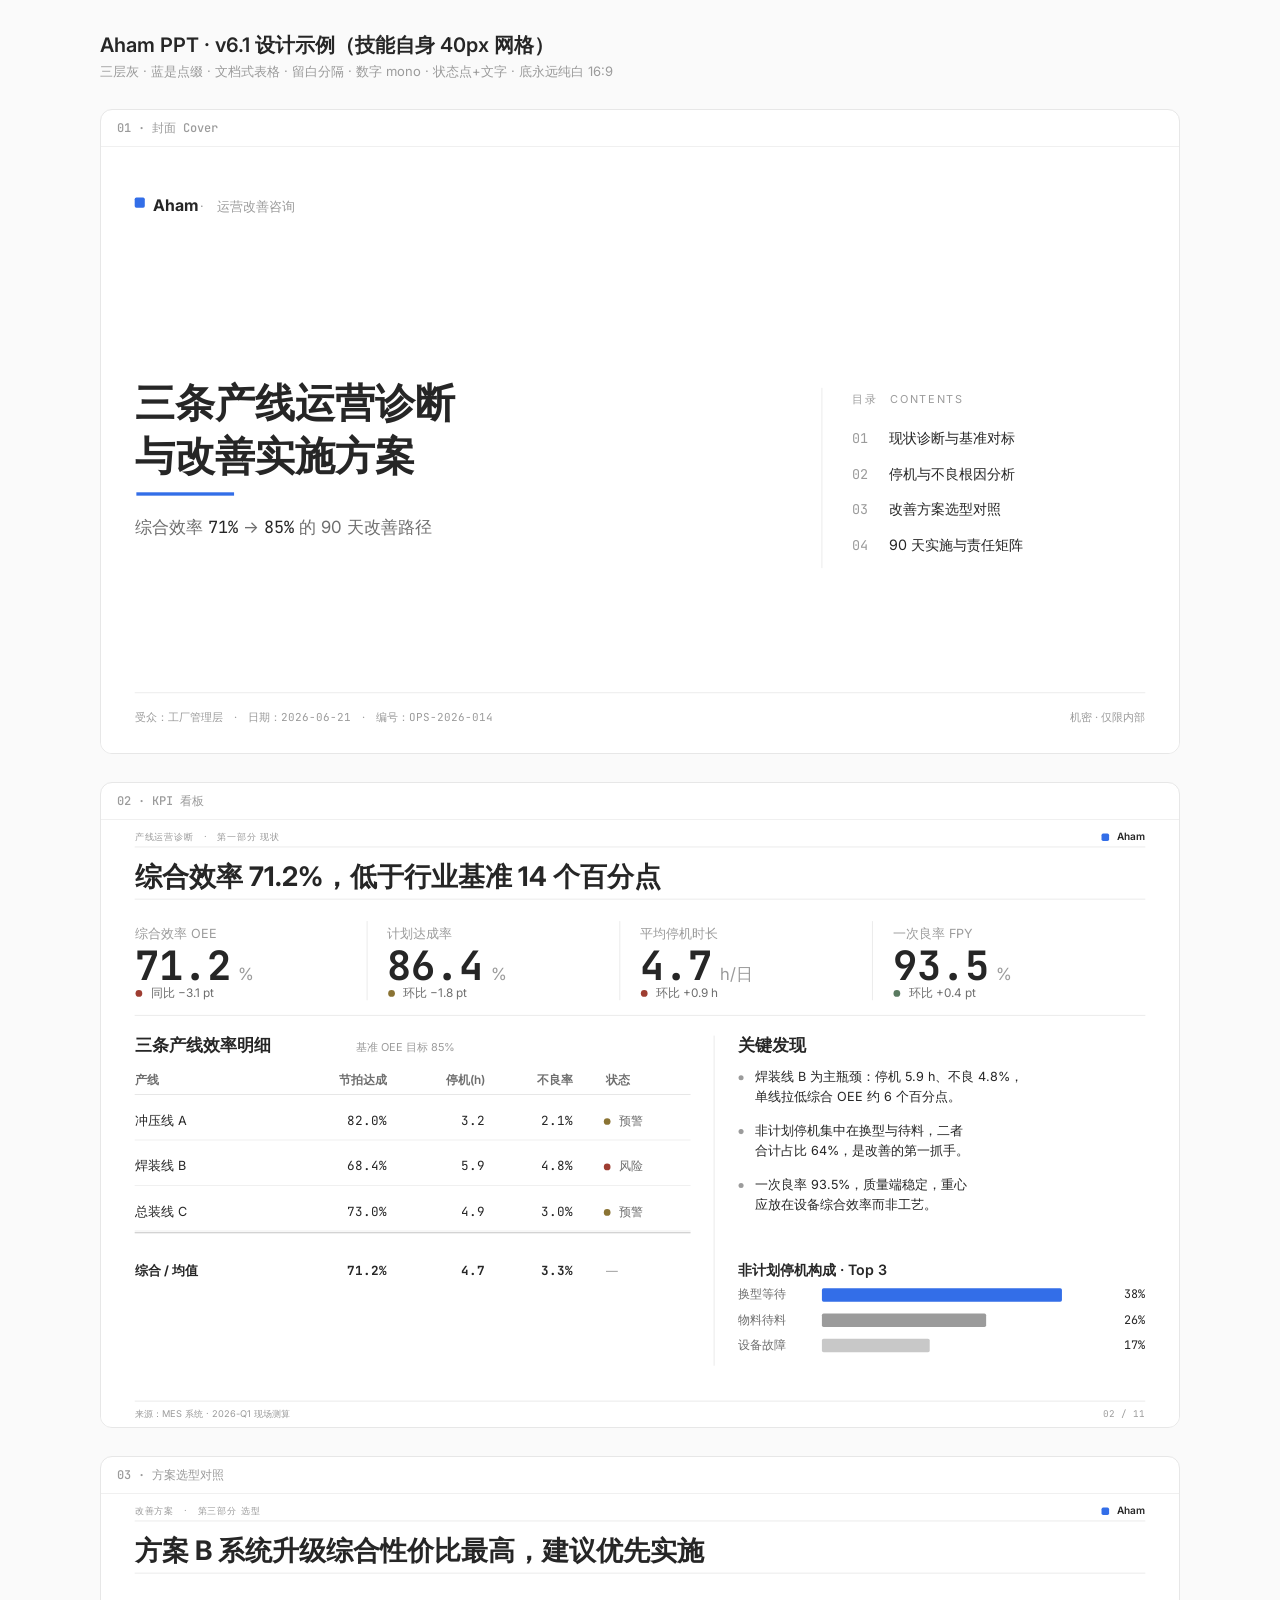
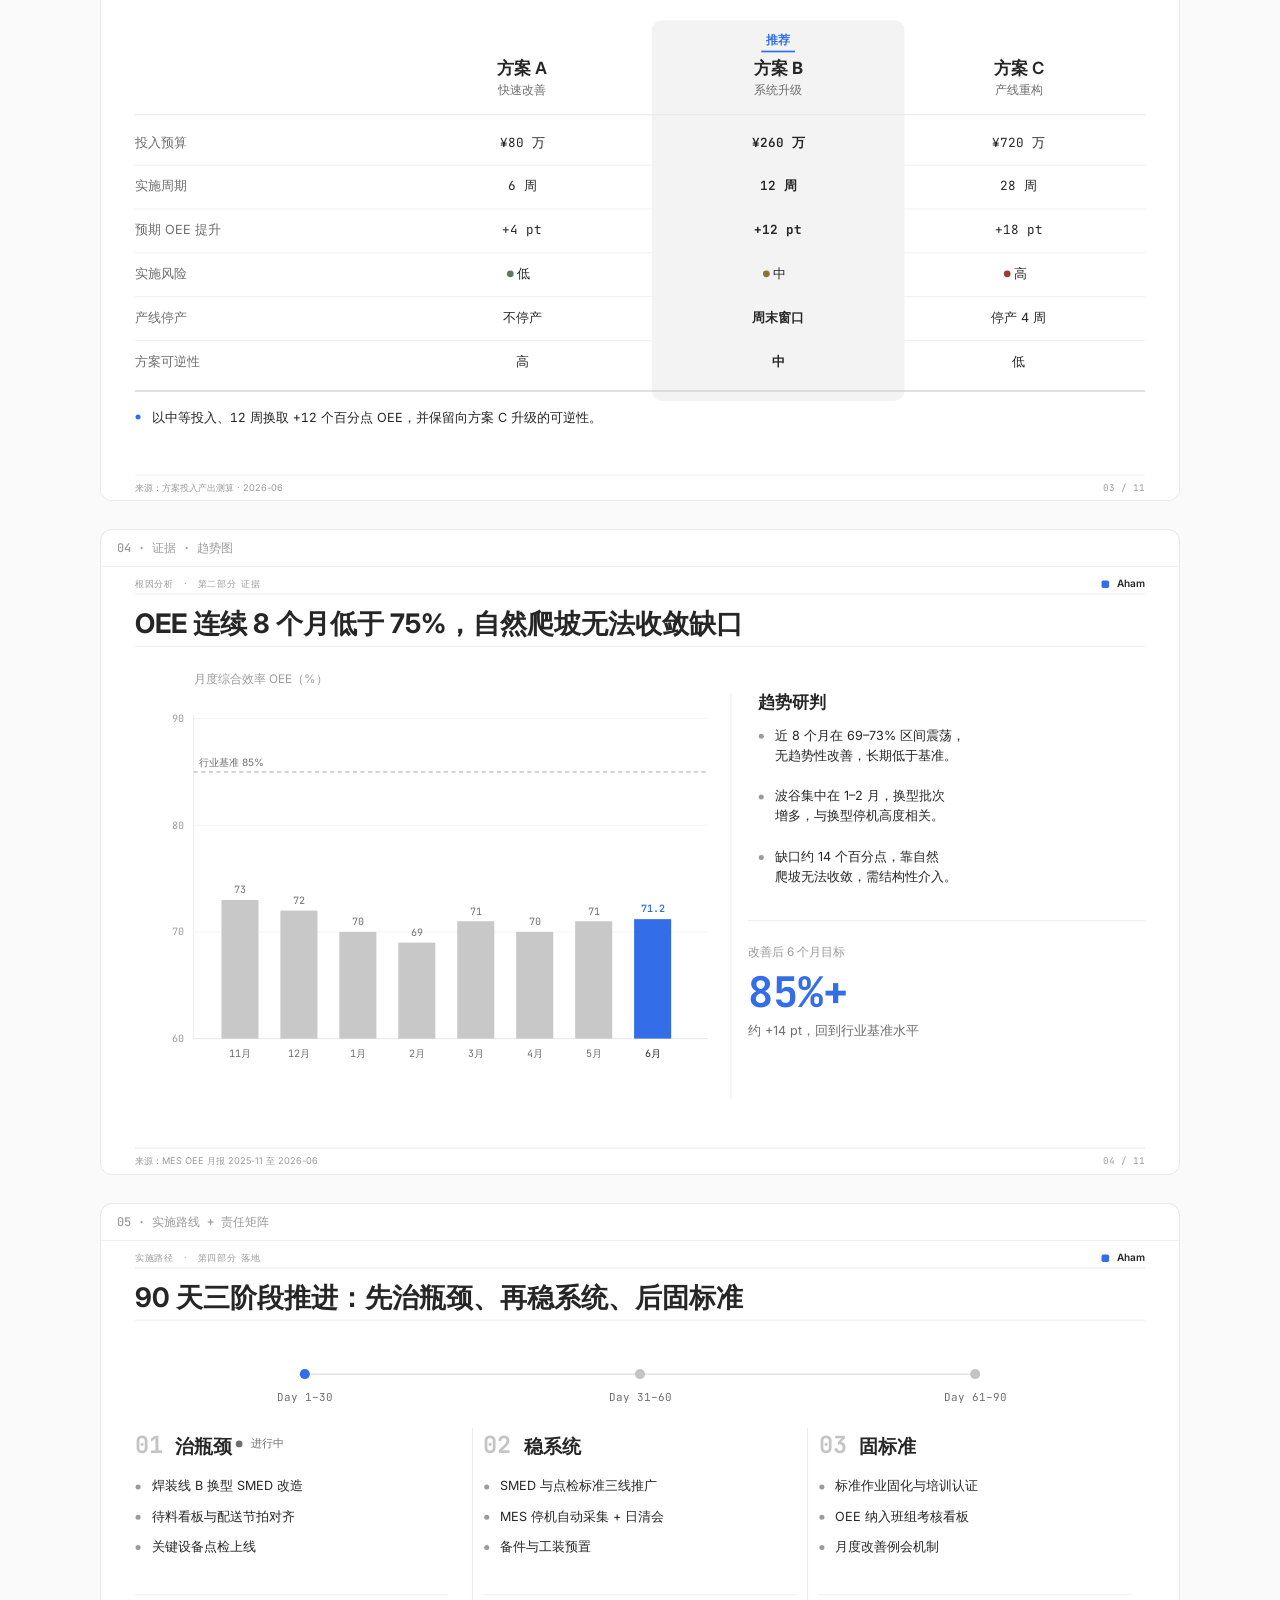
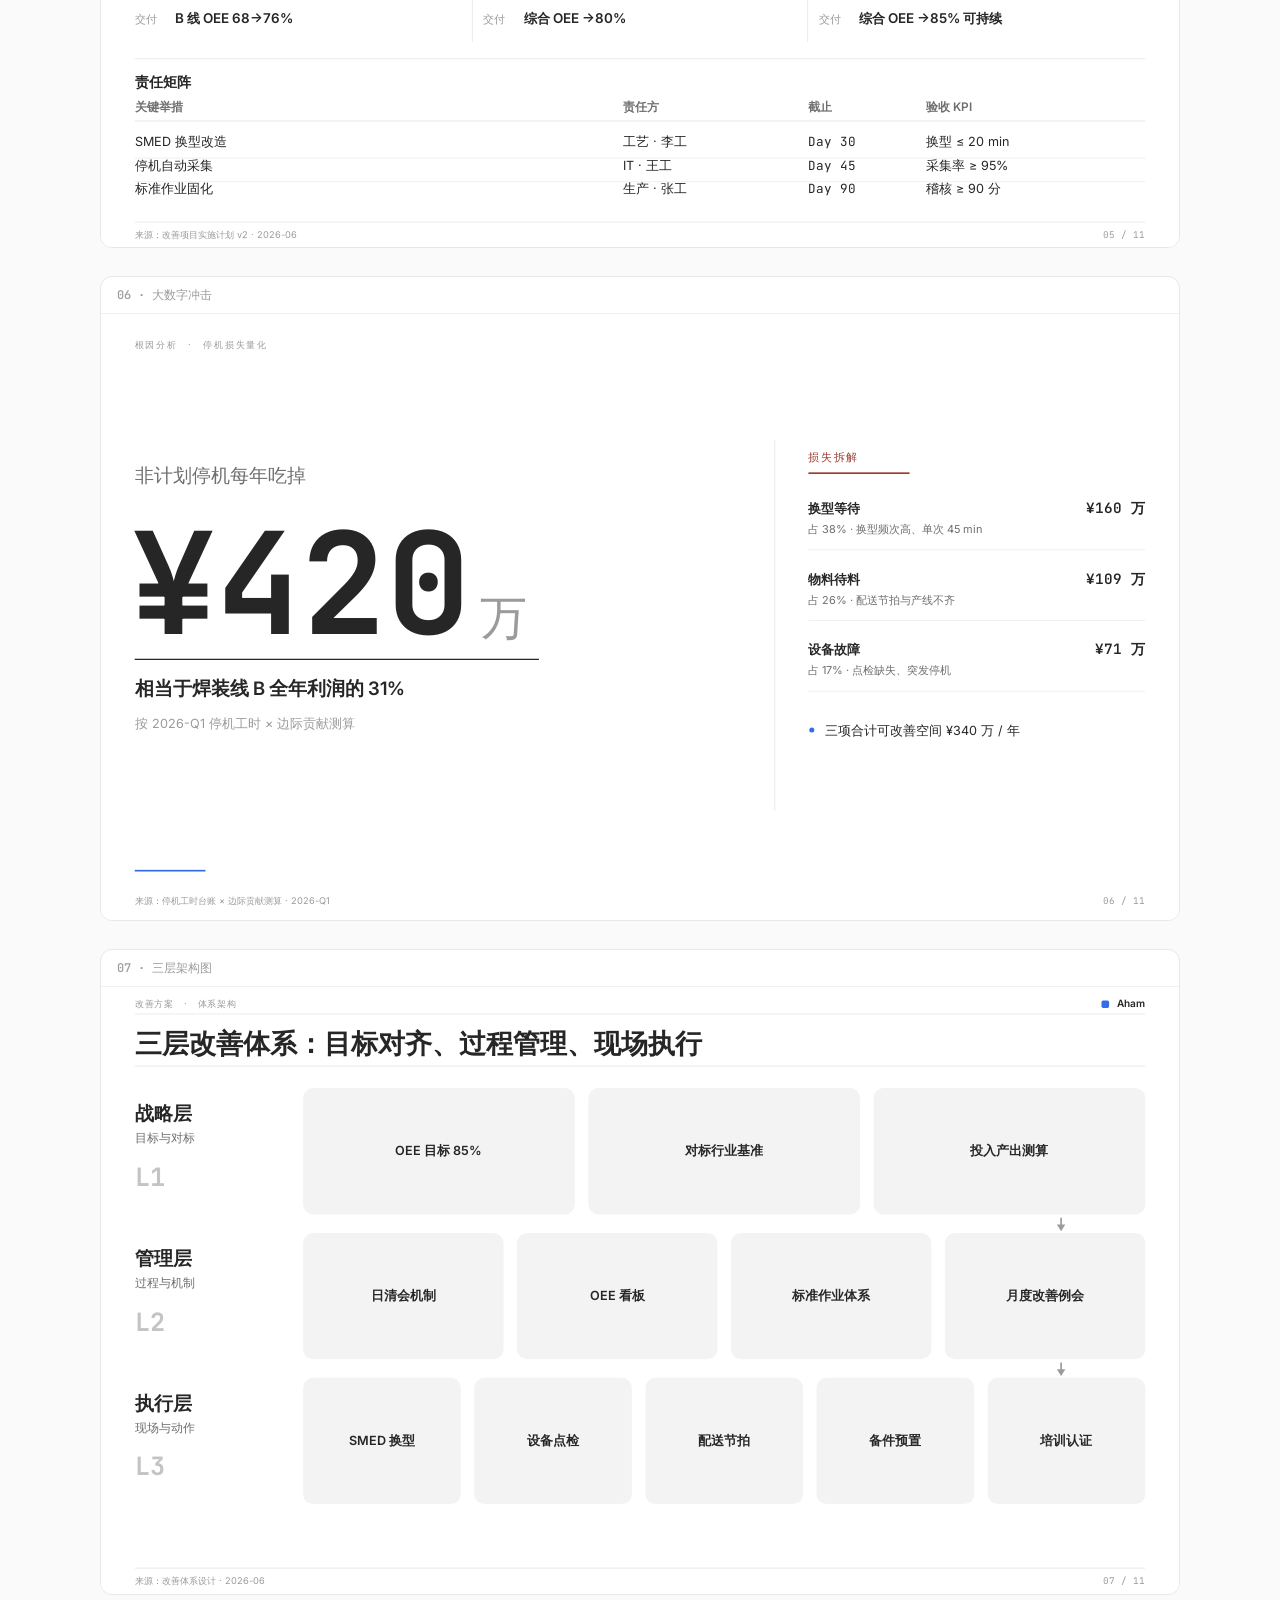
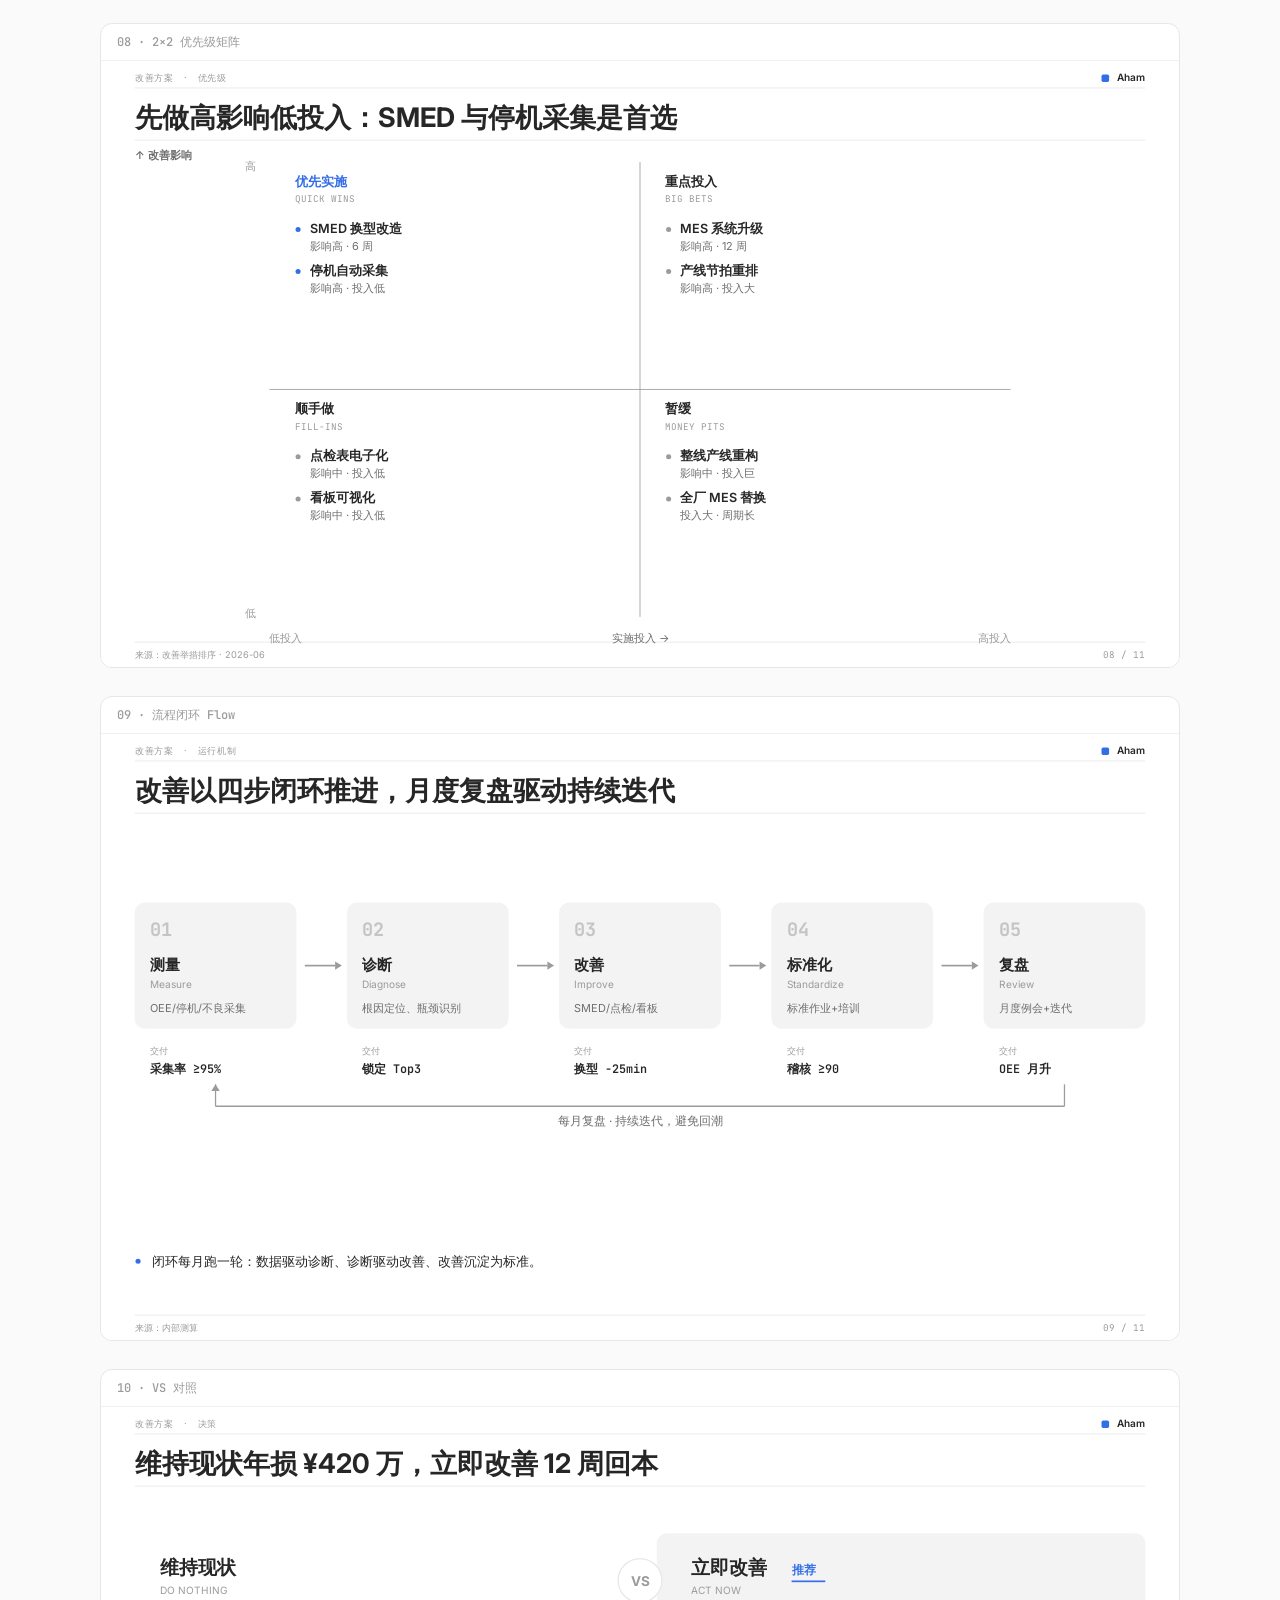
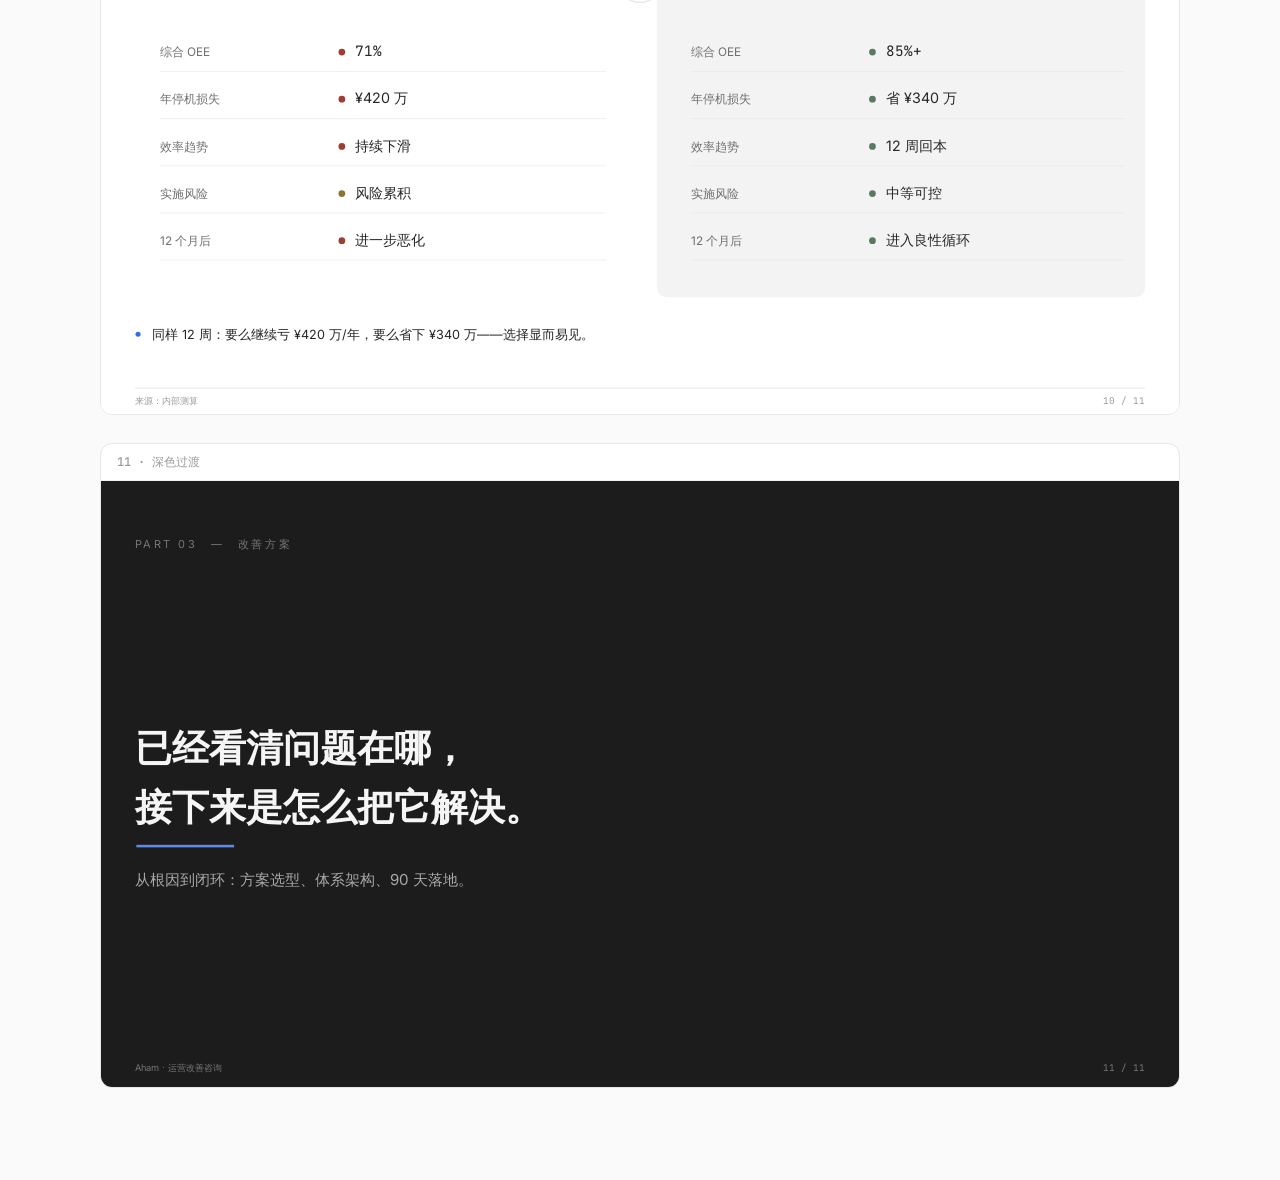
==== commit 88405417: "docs: 补 3 种版式示例 + README 示例预览图墙（11 页高清截图） - 新增示例：流程闭环(E-03) / VS 对照(S-08) / 深色过渡(T-01)，示例增至 11 页 - R" ====
--- a/examples/preview/deck.html
+++ b/examples/preview/deck.html
@@ -25,14 +25,14 @@
 <figure class="slide"><figcaption>02 · KPI 看板</figcaption><div class="canvas"><svg width="1280" height="720" viewBox="0 0 1280 720" xmlns="http://www.w3.org/2000/svg">
 <rect x="0" y="0" width="1280" height="720" fill="#FFFFFF"/>
 <text x="40" y="24" font-family="Inter, 'PingFang SC', 'Microsoft YaHei', sans-serif" font-size="11" letter-spacing="1" fill="#9B9B9B">产线运营诊断　·　第一部分 现状</text>
-<rect x="1198" y="16" width="9" height="9" rx="2" fill="#336EE8"/>
+<rect x="1188" y="16" width="9" height="9" rx="2" fill="#336EE8"/>
 <text x="1240" y="24" font-family="Inter, 'PingFang SC', 'Microsoft YaHei', sans-serif" font-size="12" font-weight="600" text-anchor="end" fill="#262626">Aham</text>
 <line x1="40" y1="32" x2="1240" y2="32" stroke="#E7E7E7" stroke-width="1"/>
 <text x="40" y="78" font-family="Inter, 'PingFang SC', 'Microsoft YaHei', sans-serif" font-size="32" font-weight="700" fill="#262626">综合效率 71.2%，低于行业基准 14 个百分点</text>
 <line x1="40" y1="94" x2="1240" y2="94" stroke="#E7E7E7" stroke-width="1"/>
 <line x1="40" y1="690" x2="1240" y2="690" stroke="#E7E7E7" stroke-width="1"/>
 <text x="40" y="709" font-family="Inter, 'PingFang SC', 'Microsoft YaHei', sans-serif" font-size="11" fill="#9B9B9B">来源：MES 系统 · 2026-Q1 现场测算</text>
-<text x="1240" y="709" font-family="'JetBrains Mono', Consolas, monospace" font-size="11" text-anchor="end" fill="#9B9B9B">02 / 08</text>
+<text x="1240" y="709" font-family="'JetBrains Mono', Consolas, monospace" font-size="11" text-anchor="end" fill="#9B9B9B">02 / 11</text>
 <line x1="316" y1="120" x2="316" y2="214" stroke="#E7E7E7" stroke-width="1"/>
 <line x1="616" y1="120" x2="616" y2="214" stroke="#E7E7E7" stroke-width="1"/>
 <line x1="916" y1="120" x2="916" y2="214" stroke="#E7E7E7" stroke-width="1"/>
@@ -111,14 +111,14 @@
 <figure class="slide"><figcaption>03 · 方案选型对照</figcaption><div class="canvas"><svg width="1280" height="720" viewBox="0 0 1280 720" xmlns="http://www.w3.org/2000/svg">
 <rect x="0" y="0" width="1280" height="720" fill="#FFFFFF"/>
 <text x="40" y="24" font-family="Inter, 'PingFang SC', 'Microsoft YaHei', sans-serif" font-size="11" letter-spacing="1" fill="#9B9B9B">改善方案　·　第三部分 选型</text>
-<rect x="1198" y="16" width="9" height="9" rx="2" fill="#336EE8"/>
+<rect x="1188" y="16" width="9" height="9" rx="2" fill="#336EE8"/>
 <text x="1240" y="24" font-family="Inter, 'PingFang SC', 'Microsoft YaHei', sans-serif" font-size="12" font-weight="600" text-anchor="end" fill="#262626">Aham</text>
 <line x1="40" y1="32" x2="1240" y2="32" stroke="#E7E7E7" stroke-width="1"/>
 <text x="40" y="78" font-family="Inter, 'PingFang SC', 'Microsoft YaHei', sans-serif" font-size="32" font-weight="700" fill="#262626">方案 B 系统升级综合性价比最高，建议优先实施</text>
 <line x1="40" y1="94" x2="1240" y2="94" stroke="#E7E7E7" stroke-width="1"/>
 <line x1="40" y1="690" x2="1240" y2="690" stroke="#E7E7E7" stroke-width="1"/>
 <text x="40" y="709" font-family="Inter, 'PingFang SC', 'Microsoft YaHei', sans-serif" font-size="11" fill="#9B9B9B">来源：方案投入产出测算 · 2026-06</text>
-<text x="1240" y="709" font-family="'JetBrains Mono', Consolas, monospace" font-size="11" text-anchor="end" fill="#9B9B9B">03 / 08</text>
+<text x="1240" y="709" font-family="'JetBrains Mono', Consolas, monospace" font-size="11" text-anchor="end" fill="#9B9B9B">03 / 11</text>
 <rect x="654" y="150" width="300" height="452" rx="12" fill="#F3F3F3"/>
 <text x="804" y="178" font-family="Inter, 'PingFang SC', 'Microsoft YaHei', sans-serif" font-size="14" font-weight="600" text-anchor="middle" fill="#336EE8">推荐</text>
 <rect x="784" y="186" width="40" height="2" fill="#336EE8"/>
@@ -174,14 +174,14 @@
 <figure class="slide"><figcaption>04 · 证据 · 趋势图</figcaption><div class="canvas"><svg width="1280" height="720" viewBox="0 0 1280 720" xmlns="http://www.w3.org/2000/svg">
 <rect x="0" y="0" width="1280" height="720" fill="#FFFFFF"/>
 <text x="40" y="24" font-family="Inter, 'PingFang SC', 'Microsoft YaHei', sans-serif" font-size="11" letter-spacing="1" fill="#9B9B9B">根因分析　·　第二部分 证据</text>
-<rect x="1198" y="16" width="9" height="9" rx="2" fill="#336EE8"/>
+<rect x="1188" y="16" width="9" height="9" rx="2" fill="#336EE8"/>
 <text x="1240" y="24" font-family="Inter, 'PingFang SC', 'Microsoft YaHei', sans-serif" font-size="12" font-weight="600" text-anchor="end" fill="#262626">Aham</text>
 <line x1="40" y1="32" x2="1240" y2="32" stroke="#E7E7E7" stroke-width="1"/>
 <text x="40" y="78" font-family="Inter, 'PingFang SC', 'Microsoft YaHei', sans-serif" font-size="32" font-weight="700" fill="#262626">OEE 连续 8 个月低于 75%，自然爬坡无法收敛缺口</text>
 <line x1="40" y1="94" x2="1240" y2="94" stroke="#E7E7E7" stroke-width="1"/>
 <line x1="40" y1="690" x2="1240" y2="690" stroke="#E7E7E7" stroke-width="1"/>
 <text x="40" y="709" font-family="Inter, 'PingFang SC', 'Microsoft YaHei', sans-serif" font-size="11" fill="#9B9B9B">来源：MES OEE 月报 2025-11 至 2026-06</text>
-<text x="1240" y="709" font-family="'JetBrains Mono', Consolas, monospace" font-size="11" text-anchor="end" fill="#9B9B9B">04 / 08</text>
+<text x="1240" y="709" font-family="'JetBrains Mono', Consolas, monospace" font-size="11" text-anchor="end" fill="#9B9B9B">04 / 11</text>
 <text x="110" y="138" font-family="Inter, 'PingFang SC', 'Microsoft YaHei', sans-serif" font-size="14" fill="#9B9B9B">月度综合效率 OEE（%）</text>
 <line x1="110" y1="560.0" x2="720" y2="560.0" stroke="#F3F3F3" stroke-width="1"/>
 <text x="98" y="564.0" font-family="'JetBrains Mono', Consolas, monospace" font-size="12" text-anchor="end" fill="#9B9B9B">60</text>
@@ -239,14 +239,14 @@
 <figure class="slide"><figcaption>05 · 实施路线 + 责任矩阵</figcaption><div class="canvas"><svg width="1280" height="720" viewBox="0 0 1280 720" xmlns="http://www.w3.org/2000/svg">
 <rect x="0" y="0" width="1280" height="720" fill="#FFFFFF"/>
 <text x="40" y="24" font-family="Inter, 'PingFang SC', 'Microsoft YaHei', sans-serif" font-size="11" letter-spacing="1" fill="#9B9B9B">实施路径　·　第四部分 落地</text>
-<rect x="1198" y="16" width="9" height="9" rx="2" fill="#336EE8"/>
+<rect x="1188" y="16" width="9" height="9" rx="2" fill="#336EE8"/>
 <text x="1240" y="24" font-family="Inter, 'PingFang SC', 'Microsoft YaHei', sans-serif" font-size="12" font-weight="600" text-anchor="end" fill="#262626">Aham</text>
 <line x1="40" y1="32" x2="1240" y2="32" stroke="#E7E7E7" stroke-width="1"/>
 <text x="40" y="78" font-family="Inter, 'PingFang SC', 'Microsoft YaHei', sans-serif" font-size="32" font-weight="700" fill="#262626">90 天三阶段推进：先治瓶颈、再稳系统、后固标准</text>
 <line x1="40" y1="94" x2="1240" y2="94" stroke="#E7E7E7" stroke-width="1"/>
 <line x1="40" y1="690" x2="1240" y2="690" stroke="#E7E7E7" stroke-width="1"/>
 <text x="40" y="709" font-family="Inter, 'PingFang SC', 'Microsoft YaHei', sans-serif" font-size="11" fill="#9B9B9B">来源：改善项目实施计划 v2 · 2026-06</text>
-<text x="1240" y="709" font-family="'JetBrains Mono', Consolas, monospace" font-size="11" text-anchor="end" fill="#9B9B9B">05 / 08</text>
+<text x="1240" y="709" font-family="'JetBrains Mono', Consolas, monospace" font-size="11" text-anchor="end" fill="#9B9B9B">05 / 11</text>
 <line x1="242" y1="158" x2="1038" y2="158" stroke="#E7E7E7" stroke-width="2"/>
 <circle cx="242" cy="158" r="6" fill="#336EE8"/>
 <circle cx="640" cy="158" r="6" fill="#C4C4C4"/>
@@ -341,20 +341,20 @@
 <circle cx="844" cy="494" r="3" fill="#336EE8"/>
 <text x="860" y="500" font-family="Inter, 'PingFang SC', 'Microsoft YaHei', sans-serif" font-size="15" fill="#262626">三项合计可改善空间 ¥340 万 / 年</text>
 <text x="40" y="700" font-family="Inter, 'PingFang SC', 'Microsoft YaHei', sans-serif" font-size="11" fill="#9B9B9B">来源：停机工时台账 × 边际贡献测算 · 2026-Q1</text>
-<text x="1240" y="700" font-family="'JetBrains Mono', Consolas, monospace" font-size="11" text-anchor="end" fill="#9B9B9B">06 / 08</text>
+<text x="1240" y="700" font-family="'JetBrains Mono', Consolas, monospace" font-size="11" text-anchor="end" fill="#9B9B9B">06 / 11</text>
 </svg>
 </div></figure>
 <figure class="slide"><figcaption>07 · 三层架构图</figcaption><div class="canvas"><svg width="1280" height="720" viewBox="0 0 1280 720" xmlns="http://www.w3.org/2000/svg">
 <rect x="0" y="0" width="1280" height="720" fill="#FFFFFF"/>
 <text x="40" y="24" font-family="Inter, 'PingFang SC', 'Microsoft YaHei', sans-serif" font-size="11" letter-spacing="1" fill="#9B9B9B">改善方案　·　体系架构</text>
-<rect x="1198" y="16" width="9" height="9" rx="2" fill="#336EE8"/>
+<rect x="1188" y="16" width="9" height="9" rx="2" fill="#336EE8"/>
 <text x="1240" y="24" font-family="Inter, 'PingFang SC', 'Microsoft YaHei', sans-serif" font-size="12" font-weight="600" text-anchor="end" fill="#262626">Aham</text>
 <line x1="40" y1="32" x2="1240" y2="32" stroke="#E7E7E7" stroke-width="1"/>
 <text x="40" y="78" font-family="Inter, 'PingFang SC', 'Microsoft YaHei', sans-serif" font-size="32" font-weight="700" fill="#262626">三层改善体系：目标对齐、过程管理、现场执行</text>
 <line x1="40" y1="94" x2="1240" y2="94" stroke="#E7E7E7" stroke-width="1"/>
 <line x1="40" y1="690" x2="1240" y2="690" stroke="#E7E7E7" stroke-width="1"/>
 <text x="40" y="709" font-family="Inter, 'PingFang SC', 'Microsoft YaHei', sans-serif" font-size="11" fill="#9B9B9B">来源：改善体系设计 · 2026-06</text>
-<text x="1240" y="709" font-family="'JetBrains Mono', Consolas, monospace" font-size="11" text-anchor="end" fill="#9B9B9B">07 / 08</text>
+<text x="1240" y="709" font-family="'JetBrains Mono', Consolas, monospace" font-size="11" text-anchor="end" fill="#9B9B9B">07 / 11</text>
 <text x="40" y="158" font-family="Inter, 'PingFang SC', 'Microsoft YaHei', sans-serif" font-size="22" font-weight="600" fill="#262626">战略层</text>
 <text x="40" y="184" font-family="Inter, 'PingFang SC', 'Microsoft YaHei', sans-serif" font-size="14" fill="#6E6E6E">目标与对标</text>
 <text x="40" y="236" font-family="'JetBrains Mono', Consolas, monospace" font-size="30" font-weight="700" fill="#C4C4C4">L1</text>
@@ -397,14 +397,14 @@
 <figure class="slide"><figcaption>08 · 2×2 优先级矩阵</figcaption><div class="canvas"><svg width="1280" height="720" viewBox="0 0 1280 720" xmlns="http://www.w3.org/2000/svg">
 <rect x="0" y="0" width="1280" height="720" fill="#FFFFFF"/>
 <text x="40" y="24" font-family="Inter, 'PingFang SC', 'Microsoft YaHei', sans-serif" font-size="11" letter-spacing="1" fill="#9B9B9B">改善方案　·　优先级</text>
-<rect x="1198" y="16" width="9" height="9" rx="2" fill="#336EE8"/>
+<rect x="1188" y="16" width="9" height="9" rx="2" fill="#336EE8"/>
 <text x="1240" y="24" font-family="Inter, 'PingFang SC', 'Microsoft YaHei', sans-serif" font-size="12" font-weight="600" text-anchor="end" fill="#262626">Aham</text>
 <line x1="40" y1="32" x2="1240" y2="32" stroke="#E7E7E7" stroke-width="1"/>
 <text x="40" y="78" font-family="Inter, 'PingFang SC', 'Microsoft YaHei', sans-serif" font-size="32" font-weight="700" fill="#262626">先做高影响低投入：SMED 与停机采集是首选</text>
 <line x1="40" y1="94" x2="1240" y2="94" stroke="#E7E7E7" stroke-width="1"/>
 <line x1="40" y1="690" x2="1240" y2="690" stroke="#E7E7E7" stroke-width="1"/>
 <text x="40" y="709" font-family="Inter, 'PingFang SC', 'Microsoft YaHei', sans-serif" font-size="11" fill="#9B9B9B">来源：改善举措排序 · 2026-06</text>
-<text x="1240" y="709" font-family="'JetBrains Mono', Consolas, monospace" font-size="11" text-anchor="end" fill="#9B9B9B">08 / 08</text>
+<text x="1240" y="709" font-family="'JetBrains Mono', Consolas, monospace" font-size="11" text-anchor="end" fill="#9B9B9B">08 / 11</text>
 <line x1="200" y1="390.0" x2="1080" y2="390.0" stroke="#9B9B9B" stroke-width="1"/>
 <line x1="640.0" y1="120" x2="640.0" y2="660" stroke="#9B9B9B" stroke-width="1"/>
 <text x="184" y="130" font-family="Inter, 'PingFang SC', 'Microsoft YaHei', sans-serif" font-size="13" text-anchor="end" fill="#9B9B9B">高</text>
@@ -446,4 +446,142 @@
 <text x="688.0" y="524.0" font-family="Inter, 'PingFang SC', 'Microsoft YaHei', sans-serif" font-size="15" font-weight="600" fill="#262626">全厂 MES 替换</text>
 <text x="688.0" y="544.0" font-family="Inter, 'PingFang SC', 'Microsoft YaHei', sans-serif" font-size="13" fill="#6E6E6E">投入大 · 周期长</text>
 </svg>
+</div></figure>
+<figure class="slide"><figcaption>09 · 流程闭环 Flow</figcaption><div class="canvas"><svg width="1280" height="720" viewBox="0 0 1280 720" xmlns="http://www.w3.org/2000/svg">
+<rect x="0" y="0" width="1280" height="720" fill="#FFFFFF"/>
+<text x="40" y="24" font-family="Inter, 'PingFang SC', 'Microsoft YaHei', sans-serif" font-size="11" letter-spacing="1" fill="#9B9B9B">改善方案　·　运行机制</text>
+<rect x="1188" y="16" width="9" height="9" rx="2" fill="#336EE8"/>
+<text x="1240" y="24" font-family="Inter, 'PingFang SC', 'Microsoft YaHei', sans-serif" font-size="12" font-weight="600" text-anchor="end" fill="#262626">Aham</text>
+<line x1="40" y1="32" x2="1240" y2="32" stroke="#E7E7E7" stroke-width="1"/>
+<text x="40" y="78" font-family="Inter, 'PingFang SC', 'Microsoft YaHei', sans-serif" font-size="32" font-weight="700" fill="#262626">改善以四步闭环推进，月度复盘驱动持续迭代</text>
+<line x1="40" y1="94" x2="1240" y2="94" stroke="#E7E7E7" stroke-width="1"/>
+<line x1="40" y1="690" x2="1240" y2="690" stroke="#E7E7E7" stroke-width="1"/>
+<text x="40" y="709" font-family="Inter, 'PingFang SC', 'Microsoft YaHei', sans-serif" font-size="11" fill="#9B9B9B">来源：内部测算</text>
+<text x="1240" y="709" font-family="'JetBrains Mono', Consolas, monospace" font-size="11" text-anchor="end" fill="#9B9B9B">09 / 11</text>
+<rect x="40" y="200" width="192" height="150" rx="12" fill="#F3F3F3"/>
+<text x="58" y="240" font-family="'JetBrains Mono', Consolas, monospace" font-size="22" font-weight="700" fill="#C4C4C4">01</text>
+<text x="58" y="280" font-family="Inter, 'PingFang SC', 'Microsoft YaHei', sans-serif" font-size="18" font-weight="600" fill="#262626">测量</text>
+<text x="58" y="302" font-family="Inter, 'PingFang SC', 'Microsoft YaHei', sans-serif" font-size="12" fill="#9B9B9B">Measure</text>
+<text x="58" y="330" font-family="Inter, 'PingFang SC', 'Microsoft YaHei', sans-serif" font-size="13" fill="#6E6E6E">OEE/停机/不良采集</text>
+<text x="58" y="380" font-family="Inter, 'PingFang SC', 'Microsoft YaHei', sans-serif" font-size="11" fill="#9B9B9B">交付</text>
+<text x="58" y="402" font-family="'JetBrains Mono', Consolas, monospace" font-size="14" font-weight="600" fill="#262626">采集率 ≥95%</text>
+<line x1="242" y1="275.0" x2="278" y2="275.0" stroke="#9B9B9B" stroke-width="2"/>
+<polygon points="278,270.0 286,275.0 278,280.0" fill="#9B9B9B"/>
+<rect x="292" y="200" width="192" height="150" rx="12" fill="#F3F3F3"/>
+<text x="310" y="240" font-family="'JetBrains Mono', Consolas, monospace" font-size="22" font-weight="700" fill="#C4C4C4">02</text>
+<text x="310" y="280" font-family="Inter, 'PingFang SC', 'Microsoft YaHei', sans-serif" font-size="18" font-weight="600" fill="#262626">诊断</text>
+<text x="310" y="302" font-family="Inter, 'PingFang SC', 'Microsoft YaHei', sans-serif" font-size="12" fill="#9B9B9B">Diagnose</text>
+<text x="310" y="330" font-family="Inter, 'PingFang SC', 'Microsoft YaHei', sans-serif" font-size="13" fill="#6E6E6E">根因定位、瓶颈识别</text>
+<text x="310" y="380" font-family="Inter, 'PingFang SC', 'Microsoft YaHei', sans-serif" font-size="11" fill="#9B9B9B">交付</text>
+<text x="310" y="402" font-family="'JetBrains Mono', Consolas, monospace" font-size="14" font-weight="600" fill="#262626">锁定 Top3</text>
+<line x1="494" y1="275.0" x2="530" y2="275.0" stroke="#9B9B9B" stroke-width="2"/>
+<polygon points="530,270.0 538,275.0 530,280.0" fill="#9B9B9B"/>
+<rect x="544" y="200" width="192" height="150" rx="12" fill="#F3F3F3"/>
+<text x="562" y="240" font-family="'JetBrains Mono', Consolas, monospace" font-size="22" font-weight="700" fill="#C4C4C4">03</text>
+<text x="562" y="280" font-family="Inter, 'PingFang SC', 'Microsoft YaHei', sans-serif" font-size="18" font-weight="600" fill="#262626">改善</text>
+<text x="562" y="302" font-family="Inter, 'PingFang SC', 'Microsoft YaHei', sans-serif" font-size="12" fill="#9B9B9B">Improve</text>
+<text x="562" y="330" font-family="Inter, 'PingFang SC', 'Microsoft YaHei', sans-serif" font-size="13" fill="#6E6E6E">SMED/点检/看板</text>
+<text x="562" y="380" font-family="Inter, 'PingFang SC', 'Microsoft YaHei', sans-serif" font-size="11" fill="#9B9B9B">交付</text>
+<text x="562" y="402" font-family="'JetBrains Mono', Consolas, monospace" font-size="14" font-weight="600" fill="#262626">换型 −25min</text>
+<line x1="746" y1="275.0" x2="782" y2="275.0" stroke="#9B9B9B" stroke-width="2"/>
+<polygon points="782,270.0 790,275.0 782,280.0" fill="#9B9B9B"/>
+<rect x="796" y="200" width="192" height="150" rx="12" fill="#F3F3F3"/>
+<text x="814" y="240" font-family="'JetBrains Mono', Consolas, monospace" font-size="22" font-weight="700" fill="#C4C4C4">04</text>
+<text x="814" y="280" font-family="Inter, 'PingFang SC', 'Microsoft YaHei', sans-serif" font-size="18" font-weight="600" fill="#262626">标准化</text>
+<text x="814" y="302" font-family="Inter, 'PingFang SC', 'Microsoft YaHei', sans-serif" font-size="12" fill="#9B9B9B">Standardize</text>
+<text x="814" y="330" font-family="Inter, 'PingFang SC', 'Microsoft YaHei', sans-serif" font-size="13" fill="#6E6E6E">标准作业+培训</text>
+<text x="814" y="380" font-family="Inter, 'PingFang SC', 'Microsoft YaHei', sans-serif" font-size="11" fill="#9B9B9B">交付</text>
+<text x="814" y="402" font-family="'JetBrains Mono', Consolas, monospace" font-size="14" font-weight="600" fill="#262626">稽核 ≥90</text>
+<line x1="998" y1="275.0" x2="1034" y2="275.0" stroke="#9B9B9B" stroke-width="2"/>
+<polygon points="1034,270.0 1042,275.0 1034,280.0" fill="#9B9B9B"/>
+<rect x="1048" y="200" width="192" height="150" rx="12" fill="#F3F3F3"/>
+<text x="1066" y="240" font-family="'JetBrains Mono', Consolas, monospace" font-size="22" font-weight="700" fill="#C4C4C4">05</text>
+<text x="1066" y="280" font-family="Inter, 'PingFang SC', 'Microsoft YaHei', sans-serif" font-size="18" font-weight="600" fill="#262626">复盘</text>
+<text x="1066" y="302" font-family="Inter, 'PingFang SC', 'Microsoft YaHei', sans-serif" font-size="12" fill="#9B9B9B">Review</text>
+<text x="1066" y="330" font-family="Inter, 'PingFang SC', 'Microsoft YaHei', sans-serif" font-size="13" fill="#6E6E6E">月度例会+迭代</text>
+<text x="1066" y="380" font-family="Inter, 'PingFang SC', 'Microsoft YaHei', sans-serif" font-size="11" fill="#9B9B9B">交付</text>
+<text x="1066" y="402" font-family="'JetBrains Mono', Consolas, monospace" font-size="14" font-weight="600" fill="#262626">OEE 月升</text>
+<line x1="1144.0" y1="416" x2="1144.0" y2="442" stroke="#9B9B9B" stroke-width="1.5"/>
+<line x1="1144.0" y1="442" x2="136.0" y2="442" stroke="#9B9B9B" stroke-width="1.5"/>
+<line x1="136.0" y1="442" x2="136.0" y2="416" stroke="#9B9B9B" stroke-width="1.5"/>
+<polygon points="131.0,424 136.0,416 141.0,424" fill="#9B9B9B"/>
+<text x="640.0" y="464" font-family="Inter, 'PingFang SC', 'Microsoft YaHei', sans-serif" font-size="14" text-anchor="middle" fill="#6E6E6E">每月复盘 · 持续迭代，避免回潮</text>
+<circle cx="44" cy="626" r="3" fill="#336EE8"/>
+<text x="60" y="632" font-family="Inter, 'PingFang SC', 'Microsoft YaHei', sans-serif" font-size="15" fill="#262626">闭环每月跑一轮：数据驱动诊断、诊断驱动改善、改善沉淀为标准。</text>
+</svg>
+</div></figure>
+<figure class="slide"><figcaption>10 · VS 对照</figcaption><div class="canvas"><svg width="1280" height="720" viewBox="0 0 1280 720" xmlns="http://www.w3.org/2000/svg">
+<rect x="0" y="0" width="1280" height="720" fill="#FFFFFF"/>
+<text x="40" y="24" font-family="Inter, 'PingFang SC', 'Microsoft YaHei', sans-serif" font-size="11" letter-spacing="1" fill="#9B9B9B">改善方案　·　决策</text>
+<rect x="1188" y="16" width="9" height="9" rx="2" fill="#336EE8"/>
+<text x="1240" y="24" font-family="Inter, 'PingFang SC', 'Microsoft YaHei', sans-serif" font-size="12" font-weight="600" text-anchor="end" fill="#262626">Aham</text>
+<line x1="40" y1="32" x2="1240" y2="32" stroke="#E7E7E7" stroke-width="1"/>
+<text x="40" y="78" font-family="Inter, 'PingFang SC', 'Microsoft YaHei', sans-serif" font-size="32" font-weight="700" fill="#262626">维持现状年损 ¥420 万，立即改善 12 周回本</text>
+<line x1="40" y1="94" x2="1240" y2="94" stroke="#E7E7E7" stroke-width="1"/>
+<line x1="40" y1="690" x2="1240" y2="690" stroke="#E7E7E7" stroke-width="1"/>
+<text x="40" y="709" font-family="Inter, 'PingFang SC', 'Microsoft YaHei', sans-serif" font-size="11" fill="#9B9B9B">来源：内部测算</text>
+<text x="1240" y="709" font-family="'JetBrains Mono', Consolas, monospace" font-size="11" text-anchor="end" fill="#9B9B9B">10 / 11</text>
+<rect x="660" y="150" width="580" height="432" rx="12" fill="#F3F3F3"/>
+<text x="70" y="198" font-family="Inter, 'PingFang SC', 'Microsoft YaHei', sans-serif" font-size="22" font-weight="700" fill="#262626">维持现状</text>
+<text x="70" y="222" font-family="Inter, 'PingFang SC', 'Microsoft YaHei', sans-serif" font-size="12" fill="#9B9B9B">DO NOTHING</text>
+<text x="700" y="198" font-family="Inter, 'PingFang SC', 'Microsoft YaHei', sans-serif" font-size="22" font-weight="700" fill="#262626">立即改善</text>
+<text x="820" y="198" font-family="Inter, 'PingFang SC', 'Microsoft YaHei', sans-serif" font-size="14" font-weight="600" fill="#336EE8">推荐</text>
+<rect x="820" y="206" width="40" height="2" fill="#336EE8"/>
+<text x="700" y="222" font-family="Inter, 'PingFang SC', 'Microsoft YaHei', sans-serif" font-size="12" fill="#9B9B9B">ACT NOW</text>
+<circle cx="640" cy="206" r="26" fill="#FFFFFF" stroke="#E7E7E7" stroke-width="1.5"/>
+<text x="640" y="213" font-family="Inter, 'PingFang SC', 'Microsoft YaHei', sans-serif" font-size="16" font-weight="700" text-anchor="middle" fill="#9B9B9B">VS</text>
+<text x="70" y="296" font-family="Inter, 'PingFang SC', 'Microsoft YaHei', sans-serif" font-size="14" fill="#6E6E6E">综合 OEE</text>
+<circle cx="286" cy="291" r="4" fill="#9E3D31"/>
+<text x="302" y="296" font-family="'JetBrains Mono', Consolas, monospace" font-size="17" fill="#262626">71%</text>
+<text x="700" y="296" font-family="Inter, 'PingFang SC', 'Microsoft YaHei', sans-serif" font-size="14" fill="#6E6E6E">综合 OEE</text>
+<circle cx="916" cy="291" r="4" fill="#5A7A60"/>
+<text x="932" y="296" font-family="'JetBrains Mono', Consolas, monospace" font-size="17" fill="#262626">85%+</text>
+<line x1="70" y1="314" x2="600" y2="314" stroke="#E7E7E7" stroke-width="0.75"/>
+<line x1="700" y1="314" x2="1216" y2="314" stroke="#E7E7E7" stroke-width="0.75"/>
+<text x="70" y="352" font-family="Inter, 'PingFang SC', 'Microsoft YaHei', sans-serif" font-size="14" fill="#6E6E6E">年停机损失</text>
+<circle cx="286" cy="347" r="4" fill="#9E3D31"/>
+<text x="302" y="352" font-family="Inter, 'PingFang SC', 'Microsoft YaHei', sans-serif" font-size="17" fill="#262626">¥420 万</text>
+<text x="700" y="352" font-family="Inter, 'PingFang SC', 'Microsoft YaHei', sans-serif" font-size="14" fill="#6E6E6E">年停机损失</text>
+<circle cx="916" cy="347" r="4" fill="#5A7A60"/>
+<text x="932" y="352" font-family="Inter, 'PingFang SC', 'Microsoft YaHei', sans-serif" font-size="17" fill="#262626">省 ¥340 万</text>
+<line x1="70" y1="370" x2="600" y2="370" stroke="#E7E7E7" stroke-width="0.75"/>
+<line x1="700" y1="370" x2="1216" y2="370" stroke="#E7E7E7" stroke-width="0.75"/>
+<text x="70" y="408" font-family="Inter, 'PingFang SC', 'Microsoft YaHei', sans-serif" font-size="14" fill="#6E6E6E">效率趋势</text>
+<circle cx="286" cy="403" r="4" fill="#9E3D31"/>
+<text x="302" y="408" font-family="Inter, 'PingFang SC', 'Microsoft YaHei', sans-serif" font-size="17" fill="#262626">持续下滑</text>
+<text x="700" y="408" font-family="Inter, 'PingFang SC', 'Microsoft YaHei', sans-serif" font-size="14" fill="#6E6E6E">效率趋势</text>
+<circle cx="916" cy="403" r="4" fill="#5A7A60"/>
+<text x="932" y="408" font-family="Inter, 'PingFang SC', 'Microsoft YaHei', sans-serif" font-size="17" fill="#262626">12 周回本</text>
+<line x1="70" y1="426" x2="600" y2="426" stroke="#E7E7E7" stroke-width="0.75"/>
+<line x1="700" y1="426" x2="1216" y2="426" stroke="#E7E7E7" stroke-width="0.75"/>
+<text x="70" y="464" font-family="Inter, 'PingFang SC', 'Microsoft YaHei', sans-serif" font-size="14" fill="#6E6E6E">实施风险</text>
+<circle cx="286" cy="459" r="4" fill="#8A7333"/>
+<text x="302" y="464" font-family="Inter, 'PingFang SC', 'Microsoft YaHei', sans-serif" font-size="17" fill="#262626">风险累积</text>
+<text x="700" y="464" font-family="Inter, 'PingFang SC', 'Microsoft YaHei', sans-serif" font-size="14" fill="#6E6E6E">实施风险</text>
+<circle cx="916" cy="459" r="4" fill="#5A7A60"/>
+<text x="932" y="464" font-family="Inter, 'PingFang SC', 'Microsoft YaHei', sans-serif" font-size="17" fill="#262626">中等可控</text>
+<line x1="70" y1="482" x2="600" y2="482" stroke="#E7E7E7" stroke-width="0.75"/>
+<line x1="700" y1="482" x2="1216" y2="482" stroke="#E7E7E7" stroke-width="0.75"/>
+<text x="70" y="520" font-family="Inter, 'PingFang SC', 'Microsoft YaHei', sans-serif" font-size="14" fill="#6E6E6E">12 个月后</text>
+<circle cx="286" cy="515" r="4" fill="#9E3D31"/>
+<text x="302" y="520" font-family="Inter, 'PingFang SC', 'Microsoft YaHei', sans-serif" font-size="17" fill="#262626">进一步恶化</text>
+<text x="700" y="520" font-family="Inter, 'PingFang SC', 'Microsoft YaHei', sans-serif" font-size="14" fill="#6E6E6E">12 个月后</text>
+<circle cx="916" cy="515" r="4" fill="#5A7A60"/>
+<text x="932" y="520" font-family="Inter, 'PingFang SC', 'Microsoft YaHei', sans-serif" font-size="17" fill="#262626">进入良性循环</text>
+<line x1="70" y1="538" x2="600" y2="538" stroke="#E7E7E7" stroke-width="0.75"/>
+<line x1="700" y1="538" x2="1216" y2="538" stroke="#E7E7E7" stroke-width="0.75"/>
+<circle cx="44" cy="626" r="3" fill="#336EE8"/>
+<text x="60" y="632" font-family="Inter, 'PingFang SC', 'Microsoft YaHei', sans-serif" font-size="15" fill="#262626">同样 12 周：要么继续亏 ¥420 万/年，要么省下 ¥340 万——选择显而易见。</text>
+</svg>
+</div></figure>
+<figure class="slide"><figcaption>11 · 深色过渡</figcaption><div class="canvas"><svg width="1280" height="720" viewBox="0 0 1280 720" xmlns="http://www.w3.org/2000/svg">
+<rect x="0" y="0" width="1280" height="720" fill="#1C1C1C"/>
+<text x="40" y="80" font-family="Inter, 'PingFang SC', 'Microsoft YaHei', sans-serif" font-size="13" letter-spacing="3" fill="#767676">PART 03　—　改善方案</text>
+<text x="40" y="332" font-family="Inter, 'PingFang SC', 'Microsoft YaHei', sans-serif" font-size="44" font-weight="700" fill="#F5F5F5">已经看清问题在哪，</text>
+<text x="40" y="402" font-family="Inter, 'PingFang SC', 'Microsoft YaHei', sans-serif" font-size="44" font-weight="700" fill="#F5F5F5">接下来是怎么把它解决。</text>
+<rect x="42" y="432" width="116" height="3" fill="#5C8BED"/>
+<text x="40" y="480" font-family="Inter, 'PingFang SC', 'Microsoft YaHei', sans-serif" font-size="18" fill="#A8A8A8">从根因到闭环：方案选型、体系架构、90 天落地。</text>
+<text x="40" y="700" font-family="Inter, 'PingFang SC', 'Microsoft YaHei', sans-serif" font-size="11" fill="#767676">Aham · 运营改善咨询</text>
+<text x="1240" y="700" font-family="'JetBrains Mono', Consolas, monospace" font-size="11" text-anchor="end" fill="#767676">11 / 11</text>
+</svg>
 </div></figure></div></body></html>
